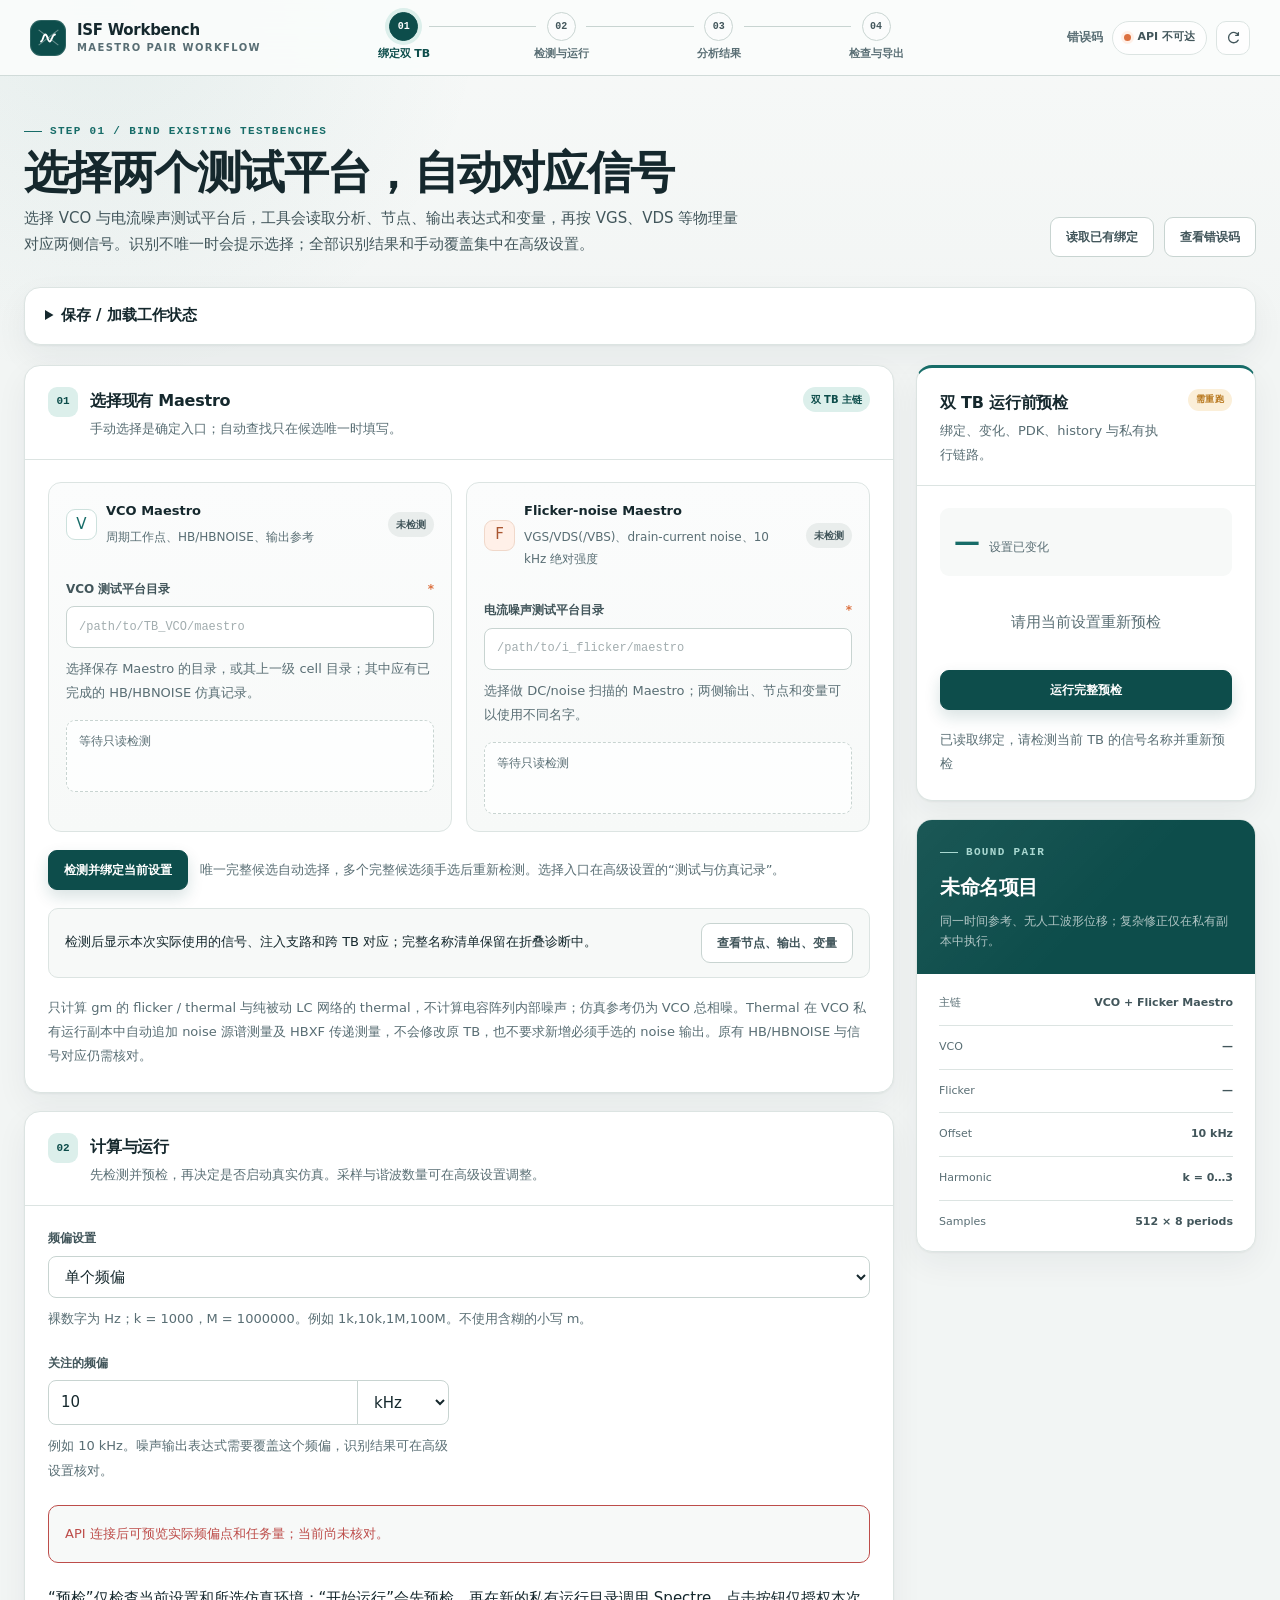
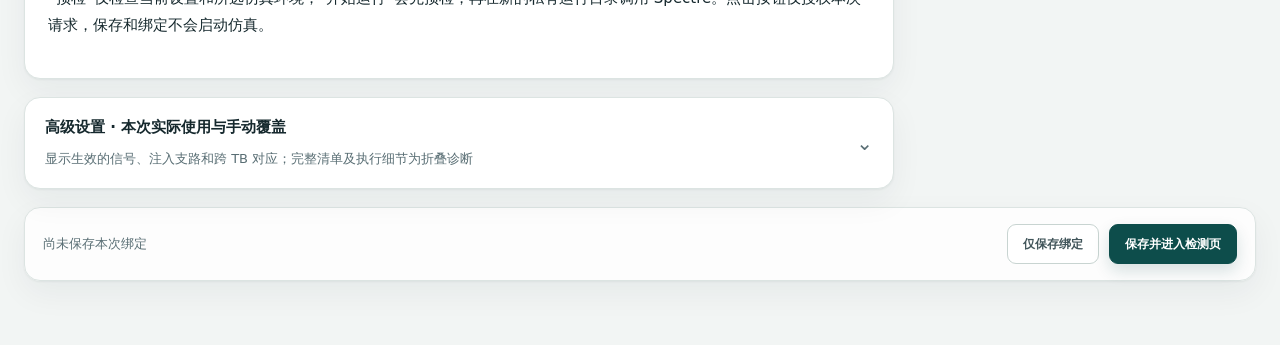
==== isf_tool/ui/index.html @ 87be56bf "VCO ISF Explorer 1.0.0 Co-Authored-By: Claude Sonnet 5.5 <noreply@anthropic.com>" ====
<!doctype html>
<html lang="zh-CN">
<head>
  <meta charset="utf-8">
  <meta name="viewport" content="width=device-width, initial-scale=1">
  <meta name="description" content="VCO 与 flicker-noise Maestro 双 TB 绑定">
  <title>绑定双 TB · ISF Workbench</title>
  <link rel="stylesheet" href="styles.css">
  <script src="app.js" defer></script>
</head>
<body data-page="setup">
  <header class="topbar">
    <a class="brand" href="index.html" aria-label="ISF Workbench 首页">
      <span class="brand-mark" aria-hidden="true"><svg width="20" height="20" viewBox="0 0 20 20" fill="none"><path d="M3 13.5c2.1 0 2.1-7 4.3-7s2.2 7 4.4 7 2.2-7 5.3-7" stroke="currentColor" stroke-width="1.8" stroke-linecap="round"/></svg></span>
      <span class="brand-copy">ISF Workbench<small>Maestro pair workflow</small></span>
    </a>
    <nav class="step-nav" aria-label="分析步骤">
      <ol>
        <li data-nav-page="setup"><a class="step-link" href="index.html"><span class="step-number">01</span><span class="step-label">绑定双 TB</span></a></li>
        <li data-nav-page="discover"><a class="step-link" href="discover.html"><span class="step-number">02</span><span class="step-label">检测与运行</span></a></li>
        <li data-nav-page="results"><a class="step-link" href="results.html"><span class="step-number">03</span><span class="step-label">分析结果</span></a></li>
        <li data-nav-page="inspect"><a class="step-link" href="inspect.html"><span class="step-number">04</span><span class="step-label">检查与导出</span></a></li>
      </ol>
    </nav>
    <div class="topbar-tools">
      <a class="tool-link" href="errors.html">错误码</a>
      <span class="api-badge" id="api-status" data-state="checking"><span class="status-dot"></span><span class="api-label-long">正在检查 API</span><span class="sr-only" id="api-status-detail"></span></span>
      <button class="icon-button" type="button" data-action="refresh-health" aria-label="重新检查 API"><svg width="15" height="15" viewBox="0 0 16 16" fill="none" aria-hidden="true"><path d="M13.2 5.7A5.5 5.5 0 1 0 13 10.8M13.2 2.8v2.9h-2.9" stroke="currentColor" stroke-width="1.4" stroke-linecap="round" stroke-linejoin="round"/></svg></button>
    </div>
  </header>

  <main class="page-shell compact-page">
    <header class="page-heading">
      <div class="page-heading-copy">
        <div class="eyebrow">Step 01 / Bind existing testbenches</div>
        <h1>选择两个测试平台，自动对应信号</h1>
        <p>选择 VCO 与电流噪声测试平台后，工具会读取分析、节点、输出表达式和变量，再按 VGS、VDS 等物理量对应两侧信号。识别不唯一时会提示选择；全部识别结果和手动覆盖集中在高级设置。</p>
      </div>
      <div class="heading-actions">
        <button class="btn" type="button" id="load-config">读取已有绑定</button>
        <a class="btn" href="errors.html">查看错误码</a>
      </div>
    </header>

    <details class="card workspace-state-panel">
      <summary>保存 / 加载工作状态</summary>
      <div class="card-body">
        <div class="workspace-state-controls">
          <label class="field">状态名称<input id="workspace-state-name" maxlength="120" placeholder="例如：Class F · 多频偏"></label>
          <button class="btn" id="workspace-state-save" type="button">保存当前状态</button>
          <label class="field">工作区已保存状态<select id="workspace-state-list"><option value="">选择已保存状态</option></select></label>
          <button class="btn" id="workspace-state-refresh" type="button">刷新列表</button>
          <button class="btn" id="workspace-state-load" type="button">加载所选状态</button>
        </div>
        <p class="caption" id="workspace-state-status" role="status">保存在工作区 states 目录。包含设置、手动对应关系及可核验的结果选择；不保存执行授权，加载后需重新检测绑定，不自动预检或仿真。</p>
      </div>
    </details>

    <form id="config-form" novalidate>
      <input type="hidden" name="sourceMode" value="maestro_pair">
      <input type="hidden" id="main-fingerprint" name="mainFingerprint">
      <input type="hidden" id="main-history-fingerprint" name="mainHistoryFingerprint">
      <input type="hidden" id="replica-fingerprint" name="replicaFingerprint">
      <input type="hidden" id="replica-history-fingerprint" name="replicaHistoryFingerprint">
      <input type="hidden" id="workpoint-csv-path" name="workpointCsvPath">
      <input type="hidden" id="metadata-json-path" name="metadataJsonPath">
      <input type="hidden" id="time-origin-source" name="timeOriginSource" value="shared PSF absolute t=0">

      <div class="setup-layout">
        <div class="content-stack">
          <section class="card pair-card">
            <div class="card-header">
              <div class="card-title"><span class="section-index">01</span><div><h2>选择现有 Maestro</h2><p>手动选择是确定入口；自动查找只在候选唯一时填写。</p></div></div>
              <span class="tag" id="tb-mode-tag">双 TB 主链</span>
            </div>
            <div class="card-body content-stack">
              <datalist id="maestro-candidates"></datalist>
              <div class="tb-grid maestro-pair-grid">
                <article class="tb-card" data-maestro-role="vco">
                  <div class="tb-card-head">
                    <div class="tb-role">
                      <span class="tb-glyph" aria-hidden="true">V</span>
                      <span><strong>VCO Maestro</strong><small>周期工作点、HB/HBNOISE、输出参考</small></span>
                    </div>
                    <span class="tag neutral" id="vco-bind-status">未检测</span>
                  </div>
                  <div class="stack-fields">
                    <div class="field">
                      <label for="main-tb">VCO 测试平台目录 <span class="required">*</span></label>
                      <input class="mono-input" id="main-tb" name="mainTb" type="text" list="maestro-candidates" placeholder="/path/to/TB_VCO/maestro" required autocomplete="off">
                      <small>选择保存 Maestro 的目录，或其上一级 cell 目录；其中应有已完成的 HB/HBNOISE 仿真记录。</small>
                    </div>
                  </div>
                  <div class="tb-detection" id="vco-bind-detail"><span>等待只读检测</span></div>
                </article>

                <article class="tb-card" data-maestro-role="flicker">
                  <div class="tb-card-head">
                    <div class="tb-role">
                      <span class="tb-glyph warm" aria-hidden="true">F</span>
                      <span><strong>Flicker-noise Maestro</strong><small>VGS/VDS(/VBS)、drain-current noise、10 kHz 绝对强度</small></span>
                    </div>
                    <span class="tag neutral" id="flicker-bind-status">未检测</span>
                  </div>
                  <div class="stack-fields">
                    <div class="field">
                      <label for="replica-tb">电流噪声测试平台目录 <span class="required">*</span></label>
                      <input class="mono-input" id="replica-tb" name="replicaTb" type="text" list="maestro-candidates" placeholder="/path/to/i_flicker/maestro" required autocomplete="off">
                      <small>选择做 DC/noise 扫描的 Maestro；两侧输出、节点和变量可以使用不同名字。</small>
                    </div>
                  </div>
                  <div class="tb-detection" id="flicker-bind-detail"><span>等待只读检测</span></div>
                </article>
              </div>

              <div class="pair-actions">
                <button class="btn primary" id="inspect-maestro-pair" type="button">检测并绑定当前设置</button>
                <span class="caption">唯一完整候选自动选择，多个完整候选须手选后重新检测。选择入口在高级设置的“测试与仿真记录”。</span>
              </div>
              <div class="mapping-readiness" role="status"><span id="mapping-readiness">检测后列出节点 net、Maestro 输出 Output 和设计变量；VGS / VDS / VBS 只是其中的跨 TB 对应关系。</span><button class="btn" id="open-signal-settings" type="button">查看节点、输出、变量</button></div>
              <p class="caption" id="mapping-change-notice" role="status" hidden></p>
              <p class="caption">只计算 gm 的 flicker / thermal 与纯被动 LC 网络的 thermal，不计算电容阵列内部噪声；仿真参考仍为 VCO 总相噪。Thermal 在 VCO 私有运行副本中自动追加 noise 源谱测量及 HBXF 传递测量，不会修改原 TB，也不要求新增必须手选的 noise 输出。原有 HB/HBNOISE 与信号对应仍需核对。</p>

              <div class="pair-issues" id="maestro-pair-issues" hidden>
                <div class="empty-state compact">尚无检测结果</div>
              </div>
            </div>
          </section>

          <section class="card">
            <div class="card-header">
              <div class="card-title"><span class="section-index">02</span><div><h2>计算与运行</h2><p>先检测并预检，再决定是否启动真实仿真。采样与谐波数量可在高级设置调整。</p></div></div>
            </div>
            <div class="card-body">
              <div class="form-grid">
                <div class="field full">
                  <label for="offset-mode">频偏设置</label>
                  <select id="offset-mode" name="offsetMode"><option value="single">单个频偏</option><option value="list">多个单点</option><option value="linear">线性范围</option><option value="log">对数范围</option></select>
                  <small>裸数字为 Hz；k = 1000，M = 1000000。例如 1k,10k,1M,100M。不使用含糊的小写 m。</small>
                </div>
                <div class="field" data-offset-modes="single">
                  <label for="offset-value">关注的频偏</label>
                  <div class="input-group"><input id="offset-value" name="offsetValue" type="number" min="0" step="0.1" value="10" required><select id="offset-unit" name="offsetUnit"><option value="Hz">Hz</option><option value="kHz" selected>kHz</option><option value="MHz">MHz</option></select></div>
                  <small>例如 10 kHz。噪声输出表达式需要覆盖这个频偏，识别结果可在高级设置核对。</small>
                </div>
                <div class="field full" data-offset-modes="list" hidden><label for="offset-values">频偏列表</label><input id="offset-values" name="offsetValues" value="1k,10k,1M,100M" placeholder="1k,10k,1M,100M"><small>用逗号或空格分隔；后端按 Hz 排序、去重。</small></div>
                <div class="field" data-offset-modes="linear log" hidden><label for="offset-start">起始频偏</label><input id="offset-start" name="offsetStart" value="1k" placeholder="1k"></div>
                <div class="field" data-offset-modes="linear log" hidden><label for="offset-stop">终止频偏（包含）</label><input id="offset-stop" name="offsetStop" value="100M" placeholder="100M"></div>
                <div class="field full" data-offset-modes="linear" hidden>
                  <label for="offset-spacing">线性间隔方式</label><select id="offset-spacing" name="offsetSpacing"><option value="intervals">间隔数 · N 个间隔产生 N+1 点</option><option value="step">步长 · 不整除时追加终点</option></select>
                  <div class="field" data-offset-spacing="intervals"><label for="offset-intervals">间隔数 N</label><input id="offset-intervals" name="offsetIntervals" type="number" min="1" max="255" step="1" value="5"></div>
                  <div class="field" data-offset-spacing="step" hidden><label for="offset-step">频偏步长</label><input id="offset-step" name="offsetStep" value="1k" placeholder="1k"></div>
                </div>
                <div class="field full" data-offset-modes="log" hidden><label for="offset-per-decade">每 decade 点数</label><input id="offset-per-decade" name="offsetPerDecade" type="number" min="1" max="256" step="1" value="1"><small>1k → 100M，每 decade 1 点：1k、10k、100k、1M、10M、100M，共 6 点；非整 decade 也包含终点。</small></div>
                <div class="field full offset-preview" id="offset-preview" role="status" aria-live="polite">连接后端后预览实际 Hz 点表与总任务量。</div>
                <p class="field full execution-help">“预检”仅检查当前设置和所选仿真环境；“开始运行”会先预检，再在新的私有运行目录调用 Spectre。点击按钮仅授权本次请求，保存和绑定不会启动仿真。</p>
              </div>
            </div>
          </section>

          <details class="card advanced-settings" id="signal-settings">
            <summary><span><strong>高级设置 · 本次实际使用与手动覆盖</strong><small>显示生效的信号、注入支路和跨 TB 对应；完整清单及执行细节为折叠诊断</small></span><span class="details-caret">⌄</span></summary>
            <div class="card-body content-stack">
              <details class="nested-details catalog-diagnostics"><summary>完整名称清单 · 候选库与诊断</summary><div class="nested-body">
              <div class="subsection-title" id="signal-catalog-overview" tabindex="-1">全部识别名称 · 节点 / Maestro 输出 / 设计变量</div>
              <p class="caption">下列清单不局限于 VGS、VDS、VBS。节点来自当前仿真网表以及 Maestro 中的分析和输出引用，输出保留原始名字与表达式，设计变量保留 Maestro 名称。不会改动 schematic 或 Maestro 原文件；本次使用哪个名称，在后面的“信号用途与覆盖”中选择。</p>
              <details class="nested-details signal-catalog-section" id="vco-catalog-section" open><summary>VCO 全部识别名称 <span id="vco-catalog-summary">检测后显示分类数量</span></summary><div class="nested-body"><div class="catalog-filters"><div class="field"><label for="vco-signal-kind">名称类型</label><select id="vco-signal-kind" data-catalog-kind="vco"><option value="">全部类型</option><option value="net">节点 net</option><option value="output">Maestro 输出 Output</option><option value="variable">Maestro 设计变量</option><option value="parameter">网表参数</option><option value="device">器件</option><option value="analysis">仿真分析</option><option value="save">保存信号</option></select></div><div class="field"><label for="vco-signal-filter">筛选名称、表达式或来源</label><input id="vco-signal-filter" data-catalog-filter="vco" type="search" placeholder="例如 VOUT_P、HB_TIME_VGS 或 PN 表达式"></div></div><div id="vco-signal-catalog"></div></div></details>
              <details class="nested-details signal-catalog-section" id="flicker-catalog-section" open><summary>电流噪声 TB 全部识别名称 <span id="flicker-catalog-summary">检测后显示分类数量</span></summary><div class="nested-body"><div class="catalog-filters"><div class="field"><label for="flicker-signal-kind">名称类型</label><select id="flicker-signal-kind" data-catalog-kind="flicker"><option value="">全部类型</option><option value="net">节点 net</option><option value="output">Maestro 输出 Output</option><option value="variable">Maestro 设计变量</option><option value="parameter">网表参数</option><option value="device">器件</option><option value="analysis">仿真分析</option><option value="save">保存信号</option></select></div><div class="field"><label for="flicker-signal-filter">筛选名称、表达式或来源</label><input id="flicker-signal-filter" data-catalog-filter="flicker" type="search" placeholder="例如 i_out、noise、VDS 或 VGS"></div></div><div id="flicker-signal-catalog"></div></div></details>

              </div></details>
              <div class="subsection-title">测试与仿真记录</div>
              <p class="caption">Test 是 Maestro 中的测试名称；history 是一次已有仿真记录。只有唯一完整候选才会自动选择，多项时请明确选择后重新检测。</p>
              <div class="form-grid">
                <div class="field"><label for="main-test">VCO Test <span class="field-note">唯一候选时自动</span></label><input class="mono-input" id="main-test" name="mainTest" type="text" list="vco-test-candidates" placeholder="留空自动选择" autocomplete="off"><datalist id="vco-test-candidates"></datalist></div>
                <div class="field"><label for="replica-test">Flicker Test <span class="field-note">唯一候选时自动</span></label><input class="mono-input" id="replica-test" name="replicaTest" type="text" list="flicker-test-candidates" placeholder="留空自动选择" autocomplete="off"><datalist id="flicker-test-candidates"></datalist></div>
                <div class="field"><label for="main-history">VCO History / RDB</label><select class="mono-input history-select" id="main-history" name="mainHistory" aria-describedby="vco-bind-detail"><option value="">先检测可用 history</option></select></div>
                <div class="field"><label for="replica-history">Flicker History / RDB</label><select class="mono-input history-select" id="replica-history" name="replicaHistory" aria-describedby="flicker-bind-detail"><option value="">先检测可用 history</option></select></div>
              </div>

              <div class="subsection-title">两个测试平台如何对应</div>
              <p class="caption">每行是一项计算用途，可直接选择同类全部候选或输入任意实际名称；名字无需包含 VGS/VDS 等关键词。输入即时保留，点击“应用全部并验证”检查实际消费。来源会区分 Maestro 命名输出、器件端口求差和缺项。</p>
              <div id="cross-tb-mapping"></div>
              <div class="subsection-title">VCO → 噪声 TB 波形传递检查</div>
              <div id="waveform-exchange" aria-live="polite"></div>

              <div class="subsection-title" id="actual-used-mappings" tabindex="-1">VCO 本次实际使用的信号</div>
              <div id="vco-mapping-fields"></div>

              <div class="subsection-title">电流噪声 TB 本次实际使用的信号</div>
              <div id="flicker-mapping-fields"></div>

              <div class="subsection-title" id="portable-execution-heading" tabindex="-1">自动生成的仿真执行设置</div>
              <p class="caption" id="portable-execution-status">检测后显示器件端口、模型、探针和结果提取名称；无需手工编写配置文件。</p>
              <div id="portable-execution-errors" role="status"></div>
              <div id="portable-execution-fields"></div>
              <button class="btn" type="button" id="reinspect-signal-mapping">应用全部并验证</button>

              <details class="nested-details"><summary>专家文件导入与旧版器件设置</summary><div class="form-grid nested-body">
                <div class="field full"><label for="engine-config-path">使用已有执行配置文件 <span class="field-note">可选，专家模式</span></label><input class="mono-input" id="engine-config-path" name="engineConfigPath" type="text" placeholder="留空根据当前两个 TB 自动生成"><small>仅兼容已有 engine JSON。填写后优先使用该文件的执行设置；清空即恢复自动。普通使用无需理解 engine 或 profile。</small></div>
                <div class="field"><label for="main-device">旧版 VCO 器件覆盖</label><input class="mono-input" id="main-device" name="mainDevice" type="text" placeholder="建议在上方信号映射中选择"><small>仅兼容旧绑定；新配置请使用上方目标器件选项。</small></div>
                <div class="field"><label for="replica-device">旧版 Flicker 器件覆盖</label><input class="mono-input" id="replica-device" name="replicaDevice" type="text" placeholder="建议在上方信号映射中选择"></div>
              </div></details>

              <div class="subsection-title">环境覆盖</div>
              <p class="caption">工具路径和 PDK 从本机与当前 TB 自动识别；只有需要覆盖检测结果时才填写。</p>
              <div class="form-grid">
                <div class="field"><label for="pdk-name">PDK 名称</label><input id="pdk-name" name="pdkName" type="text" placeholder="由两个 Maestro model 自动识别"></div>
                <div class="field"><label for="pdk-root">PDK 根目录</label><input class="mono-input" id="pdk-root" name="pdkRoot" type="text" placeholder="仅自动识别失败时填写"></div>
                <div class="field full"><label for="spectre-executable">Spectre 可执行文件</label><input class="mono-input" id="spectre-executable" name="spectreExecutable" type="text" placeholder="默认从当前 Cadence 环境识别"></div>
                <div class="field full"><label for="analysis-python">数值提取 Python</label><input class="mono-input" id="analysis-python" name="analysisPython" type="text" placeholder="自动选择 Python 3.11+ 且带 NumPy 的环境"></div>
                <div class="field"><label for="adapter-mode">运行适配器</label><select id="adapter-mode" name="adapterMode"><option value="bundled" selected>Bundled · 轻量本地</option><option value="custom">Custom local wrapper</option><option value="protocol">Cluster JSON protocol</option></select></div>
                <div class="field"><label for="timeout-seconds">阶段超时 (s)</label><input id="timeout-seconds" name="timeoutSeconds" type="number" min="1" max="86400" value="7200"></div>
                <div class="field full"><label class="check-control" for="allow-degraded"><input id="allow-degraded" name="allowDegraded" type="checkbox"> 非 signoff 时允许显式使用旧结果 replay</label></div>
              </div>

              <div class="subsection-title">采样与私有路径</div>
              <div class="form-grid">
                <div class="field"><label for="harmonics">最大谐波</label><input id="harmonics" name="harmonics" type="number" min="1" max="12" step="1" value="3" required></div>
                <div class="field"><label for="phase-samples">相位采样点</label><select id="phase-samples" name="phaseSamples"><option>256</option><option selected>512</option><option>1024</option><option>2048</option></select></div>
                <div class="field"><label for="period-count">累计周期</label><input id="period-count" name="periodCount" type="number" min="1" max="64" value="8"></div>
                <div class="field"><label for="run-root">私有运行目录</label><input class="mono-input" id="run-root" name="runRoot" type="text" placeholder="留空按 job ID 创建"></div>
                <div class="field"><label for="auto-bundle-path">Canonical 输出目录</label><input class="mono-input" id="auto-bundle-path" name="autoBundlePath" type="text" placeholder="留空按 job ID 创建"></div>
              </div>

              <details class="nested-details"><summary>项目名称与自动查找</summary><div class="form-grid nested-body">
                <div class="field"><label for="project-name">项目名称 <span class="field-note">可选</span></label><input id="project-name" name="projectName" type="text" placeholder="本次分析的名称" autocomplete="off"></div>
                <div class="field"><label for="project-root">Maestro 搜索根目录 <span class="field-note">可选</span></label><div class="inline-field"><input class="mono-input" id="project-root" name="projectRoot" type="text" placeholder="/path/to/oa-library-root" autocomplete="off"><button class="btn" id="find-maestro-pair" type="button">查找</button></div></div>
              </div></details>

              <details class="nested-details">
                <summary>旧结果回放（非主链）</summary>
                <div class="form-grid nested-body">
                  <div class="field full"><label for="bundle-path">Canonical bundle</label><input class="mono-input" id="bundle-path" name="bundlePath" type="text" placeholder="/path/to/canonical_bundle"></div>
                  <div class="field"><label for="vco-csv-path">VCO CSV</label><input class="mono-input" id="vco-csv-path" name="vcoCsvPath" type="text" placeholder="/path/to/vco_results.csv"></div>
                  <div class="field"><label for="replica-csv-path">Replica CSV</label><input class="mono-input" id="replica-csv-path" name="replicaCsvPath" type="text" placeholder="/path/to/replica_results.csv"></div>
                  <div class="field full"><button class="btn" id="import-data" type="button">导入为 replay / non-signoff</button></div>
                </div>
              </details>

              <details class="nested-details">
                <summary>阶段命令覆盖</summary>
                <div class="form-grid nested-body">
                  <div class="field full"><label for="vco-command">VCO 命令</label><input class="mono-input" id="vco-command" name="vcoCommand" type="text" placeholder="留空使用 bundled runner"></div>
                  <div class="field full"><label for="exchange-command">工作点传递命令</label><input class="mono-input" id="exchange-command" name="exchangeCommand" type="text" placeholder="自动生成"></div>
                  <div class="field full"><label for="replica-command">Replica 命令</label><input class="mono-input" id="replica-command" name="replicaCommand" type="text" placeholder="自动生成"></div>
                  <div class="field full"><label for="extract-command">提取命令</label><input class="mono-input" id="extract-command" name="extractCommand" type="text" placeholder="自动生成"></div>
                </div>
              </details>

              <input type="hidden" name="mainPattern" value="">
              <input type="hidden" name="replicaPattern" value="">
            </div>
          </details>
        </div>

        <aside class="side-stack sticky-stack" aria-label="预检与摘要">
          <section class="card preflight-card">
            <div class="card-header"><div><h3>双 TB 运行前预检</h3><p>绑定、变化、PDK、history 与私有执行链路。</p></div><span class="status-pill" id="preflight-status">未运行</span></div>
            <div class="card-body content-stack">
              <div class="preflight-score" id="preflight-summary"><strong>—</strong><span>等待检查</span></div>
              <div class="preflight-checks" id="preflight-checks"><div class="empty-state compact">先检测并绑定两个 Maestro</div></div>
              <button class="btn primary" type="button" id="run-preflight">运行完整预检</button>
              <div class="caption" id="preflight-required">需先选择两个 Maestro</div>
            </div>
          </section>

          <section class="card">
            <div class="summary-hero"><div class="eyebrow">Bound pair</div><h3 id="summary-project">未命名项目</h3><p>同一时间参考、无人工波形位移；复杂修正仅在私有副本中执行。</p></div>
            <dl class="summary-list">
              <div class="summary-row"><dt>主链</dt><dd id="summary-mode">双 Maestro</dd></div>
              <div class="summary-row"><dt>VCO</dt><dd id="summary-main">待选择</dd></div>
              <div class="summary-row"><dt>Flicker</dt><dd id="summary-replica">待选择</dd></div>
              <div class="summary-row"><dt>Offset</dt><dd id="summary-offset">10 kHz</dd></div>
              <div class="summary-row"><dt>Harmonic</dt><dd id="summary-harmonics">k = 0…3</dd></div>
              <div class="summary-row"><dt>Samples</dt><dd id="summary-samples">512 × 8 periods</dd></div>
            </dl>
          </section>
        </aside>
      </div>

      <div class="setup-actions">
        <span class="caption" id="save-state">尚未保存本次绑定</span>
        <div class="button-row">
          <button class="btn" type="button" id="save-config">仅保存绑定</button>
          <button class="btn primary" type="submit">保存并进入检测页</button>
        </div>
      </div>
    </form>
  </main>
  <div class="toast-stack" id="toast-stack" aria-live="polite" aria-atomic="true"></div>
</body>
</html>
---- isf_tool/ui/styles.css ----
:root {
  color-scheme: light;
  --canvas: #f2f5f4;
  --canvas-deep: #e7ecea;
  --surface: #ffffff;
  --surface-soft: #f7f9f8;
  --surface-tint: #edf5f3;
  --ink: #15282d;
  --ink-soft: #42565b;
  --muted: #596e74;
  --line: #dce4e2;
  --line-strong: #c8d4d1;
  --teal: #176c68;
  --teal-dark: #0d4d4b;
  --teal-soft: #dcefeb;
  --orange: #dc7140;
  --orange-soft: #fff0e8;
  --blue: #3d6f91;
  --purple: #7660a5;
  --green: #25825d;
  --green-soft: #e1f3e9;
  --red: #bd4d4a;
  --red-soft: #fbe7e5;
  --amber: #b97a21;
  --amber-soft: #fbefd9;
  --shadow: 0 1px 2px rgba(19, 44, 48, 0.05), 0 12px 32px rgba(19, 44, 48, 0.055);
  --radius-xl: 22px;
  --radius-lg: 16px;
  --radius-md: 11px;
  --radius-sm: 8px;
  --mono: "SFMono-Regular", Consolas, "Liberation Mono", Menlo, monospace;
  --sans: "WenQuanYi Micro Hei", "Noto Sans CJK SC", "Source Han Sans SC", "Microsoft YaHei", "PingFang SC", "DejaVu Sans", ui-sans-serif, sans-serif;
}

* {
  box-sizing: border-box;
}

html {
  min-width: 320px;
  scroll-behavior: smooth;
  overflow-y: auto;
}

.workspace-state-panel { margin-bottom: 20px; }
.workspace-state-panel > summary { padding: 15px 20px; cursor: pointer; font-weight: 650; }
.workspace-state-controls { display: flex; flex-wrap: wrap; align-items: end; gap: 12px; }
.workspace-state-controls .field { flex: 1 1 240px; min-width: 0; }
.workspace-state-controls input, .workspace-state-controls select { width: 100%; }
.history-source-details { flex-basis: 100%; max-height: 260px; overflow: auto; }
.history-source-details > span { display: block; overflow-wrap: anywhere; }

body {
  min-height: 100vh;
  height: auto;
  overflow: visible;
  margin: 0;
  color: var(--ink);
  background:
    radial-gradient(circle at 8% 0%, rgba(23, 108, 104, 0.075), transparent 24rem),
    linear-gradient(180deg, #f7f9f8 0, var(--canvas) 21rem);
  font-family: var(--sans);
  font-size: 15px;
  font-weight: 500;
  line-height: 1.7;
}

button,
input,
select,
textarea {
  font: inherit;
}

button,
a {
  -webkit-tap-highlight-color: transparent;
}

a {
  color: inherit;
  text-decoration: none;
}

button {
  color: inherit;
}

svg {
  display: block;
}

.sr-only {
  position: absolute;
  width: 1px;
  height: 1px;
  padding: 0;
  margin: -1px;
  overflow: hidden;
  clip: rect(0, 0, 0, 0);
  white-space: nowrap;
  border: 0;
}

.topbar {
  position: sticky;
  z-index: 50;
  top: 0;
  display: grid;
  grid-template-columns: minmax(210px, 0.75fr) minmax(520px, 1.6fr) minmax(210px, 0.75fr);
  align-items: center;
  min-height: 76px;
  padding: 0 30px;
  border-bottom: 1px solid rgba(200, 212, 209, 0.82);
  background: rgba(250, 252, 251, 0.92);
  backdrop-filter: blur(18px);
}

.brand {
  display: inline-flex;
  align-items: center;
  gap: 11px;
  width: max-content;
  font-weight: 760;
  letter-spacing: -0.02em;
}

.brand-mark {
  position: relative;
  display: grid;
  place-items: center;
  width: 36px;
  height: 36px;
  overflow: hidden;
  border-radius: 11px;
  color: white;
  background: var(--teal-dark);
  box-shadow: inset 0 0 0 1px rgba(255, 255, 255, 0.13);
}

.brand-mark::before,
.brand-mark::after {
  position: absolute;
  width: 25px;
  height: 1px;
  content: "";
  background: rgba(255, 255, 255, 0.38);
  transform: rotate(-38deg);
}

.brand-mark::after {
  transform: rotate(38deg);
}

.brand-mark svg {
  position: relative;
  z-index: 1;
}

.brand-copy {
  display: flex;
  flex-direction: column;
  line-height: 1.12;
}

.brand-copy small {
  margin-top: 3px;
  color: var(--muted);
  font-size: 10px;
  font-weight: 700;
  letter-spacing: 0.14em;
  text-transform: uppercase;
}

.step-nav {
  display: flex;
  justify-content: center;
  min-width: 0;
}

.step-nav ol {
  display: flex;
  align-items: center;
  width: min(100%, 680px);
  padding: 0;
  margin: 0;
  list-style: none;
}

.step-nav li {
  position: relative;
  flex: 1 1 0;
  min-width: 0;
}

.step-nav li:not(:last-child)::after {
  position: absolute;
  z-index: 0;
  top: 14px;
  right: calc(-50% + 25px);
  left: calc(50% + 25px);
  height: 1px;
  content: "";
  background: var(--line-strong);
}

.step-nav li.is-complete:not(:last-child)::after {
  background: rgba(23, 108, 104, 0.58);
}

.step-link {
  position: relative;
  z-index: 1;
  display: flex;
  flex-direction: column;
  align-items: center;
  gap: 4px;
  min-width: 0;
  color: var(--muted);
  font-size: 11px;
  font-weight: 670;
  white-space: nowrap;
}

.step-number {
  display: grid;
  place-items: center;
  width: 29px;
  height: 29px;
  border: 1px solid var(--line-strong);
  border-radius: 50%;
  color: var(--ink-soft);
  background: #fbfcfc;
  font-family: var(--mono);
  font-size: 10px;
  transition: 160ms ease;
}

.step-link:hover .step-number {
  border-color: var(--teal);
  color: var(--teal);
}

.step-nav li.is-active .step-link {
  color: var(--teal-dark);
}

.step-nav li.is-active .step-number {
  border-color: var(--teal-dark);
  color: white;
  background: var(--teal-dark);
  box-shadow: 0 0 0 4px var(--teal-soft);
}

.step-nav li.is-complete .step-number {
  border-color: var(--teal);
  color: var(--teal);
  background: #fff;
}

.topbar-tools {
  display: flex;
  justify-content: flex-end;
  align-items: center;
  gap: 9px;
}

.api-badge,
.run-chip,
.status-pill,
.tag,
.file-type {
  display: inline-flex;
  align-items: center;
  gap: 7px;
  width: max-content;
  border-radius: 999px;
  font-weight: 680;
  white-space: nowrap;
}

.api-badge {
  min-height: 34px;
  padding: 6px 11px;
  border: 1px solid var(--line);
  color: var(--ink-soft);
  background: rgba(255, 255, 255, 0.76);
  font-size: 11px;
}

.status-dot {
  width: 7px;
  height: 7px;
  border-radius: 50%;
  background: var(--amber);
  box-shadow: 0 0 0 3px var(--amber-soft);
}

.api-badge[data-state="online"] .status-dot {
  background: var(--green);
  box-shadow: 0 0 0 3px var(--green-soft);
}

.api-badge[data-state="offline"] .status-dot,
.api-badge[data-state="demo"] .status-dot {
  background: var(--orange);
  box-shadow: 0 0 0 3px var(--orange-soft);
}

.icon-button {
  display: grid;
  place-items: center;
  width: 34px;
  height: 34px;
  padding: 0;
  border: 1px solid var(--line);
  border-radius: 10px;
  color: var(--ink-soft);
  background: rgba(255, 255, 255, 0.8);
  cursor: pointer;
}

.icon-button:hover {
  border-color: var(--line-strong);
  color: var(--teal-dark);
  background: white;
}

.page-shell {
  width: min(1460px, calc(100% - 48px));
  padding: 46px 0 64px;
  margin: 0 auto;
}

.page-heading {
  display: flex;
  align-items: flex-end;
  justify-content: space-between;
  gap: 28px;
  margin-bottom: 30px;
}

.page-heading-copy {
  max-width: 770px;
}

.eyebrow {
  display: flex;
  align-items: center;
  gap: 8px;
  margin: 0 0 8px;
  color: var(--teal);
  font-family: var(--mono);
  font-size: 11px;
  font-weight: 700;
  letter-spacing: 0.12em;
  text-transform: uppercase;
}

.eyebrow::before {
  width: 18px;
  height: 1px;
  content: "";
  background: currentColor;
}

h1,
h2,
h3,
p {
  margin-top: 0;
}

h1 {
  margin-bottom: 9px;
  font-size: clamp(30px, 4vw, 45px);
  font-weight: 740;
  line-height: 1.08;
  letter-spacing: -0.038em;
}

.page-heading p {
  max-width: 720px;
  margin-bottom: 0;
  color: var(--ink-soft);
  font-size: 15px;
}

.heading-actions,
.button-row,
.card-actions,
.inline-actions {
  display: flex;
  align-items: center;
  gap: 10px;
  flex-wrap: wrap;
}

.content-grid {
  display: grid;
  grid-template-columns: minmax(0, 1fr) 336px;
  gap: 22px;
  align-items: start;
}

.content-stack,
.side-stack,
.result-stack {
  display: grid;
  gap: 18px;
  min-width: 0;
}

.sticky-stack {
  position: sticky;
  top: 96px;
}

.card {
  min-width: 0;
  overflow: hidden;
  border: 1px solid var(--line);
  border-radius: var(--radius-lg);
  background: var(--surface);
  box-shadow: var(--shadow);
}

.card-header {
  display: flex;
  align-items: flex-start;
  justify-content: space-between;
  gap: 18px;
  padding: 21px 23px 18px;
  border-bottom: 1px solid var(--line);
}

.card-title {
  display: flex;
  align-items: flex-start;
  gap: 12px;
  min-width: 0;
}

.section-index {
  display: grid;
  place-items: center;
  flex: 0 0 auto;
  width: 30px;
  height: 30px;
  border-radius: 9px;
  color: var(--teal-dark);
  background: var(--teal-soft);
  font-family: var(--mono);
  font-size: 11px;
  font-weight: 750;
}

.card-header h2,
.card-header h3,
.panel-title {
  margin-bottom: 3px;
  font-size: 16px;
  font-weight: 720;
  letter-spacing: -0.015em;
}

.card-header p,
.helper,
.caption {
  margin-bottom: 0;
  color: var(--muted);
  font-size: 13px;
  line-height: 1.85;
  overflow-wrap: anywhere;
}

.card-body {
  padding: 22px 23px 24px;
}

.card-body.flush {
  padding: 0;
}

.card-footer {
  display: flex;
  align-items: center;
  justify-content: space-between;
  gap: 14px;
  padding: 16px 23px;
  border-top: 1px solid var(--line);
  background: var(--surface-soft);
}

.mode-picker {
  display: grid;
  grid-template-columns: repeat(2, minmax(0, 1fr));
  gap: 12px;
}

.mode-option {
  position: relative;
  min-width: 0;
}

.mode-option input {
  position: absolute;
  opacity: 0;
  pointer-events: none;
}

.mode-option label {
  display: flex;
  align-items: flex-start;
  gap: 13px;
  min-height: 100%;
  padding: 16px;
  border: 1px solid var(--line);
  border-radius: 13px;
  background: var(--surface-soft);
  cursor: pointer;
  transition: border-color 150ms ease, background 150ms ease, box-shadow 150ms ease;
}

.mode-option label:hover {
  border-color: var(--line-strong);
  background: white;
}

.mode-option input:checked + label {
  border-color: rgba(23, 108, 104, 0.7);
  background: var(--surface-tint);
  box-shadow: inset 0 0 0 1px rgba(23, 108, 104, 0.12);
}

.radio-mark {
  display: grid;
  place-items: center;
  flex: 0 0 auto;
  width: 20px;
  height: 20px;
  margin-top: 1px;
  border: 1px solid var(--line-strong);
  border-radius: 50%;
  background: white;
}

.radio-mark::after {
  width: 8px;
  height: 8px;
  border-radius: 50%;
  content: "";
  background: transparent;
}

.mode-option input:checked + label .radio-mark {
  border-color: var(--teal);
}

.mode-option input:checked + label .radio-mark::after {
  background: var(--teal);
}

.mode-copy strong {
  display: block;
  margin-bottom: 3px;
  font-size: 13px;
}

.mode-copy span {
  display: block;
  color: var(--muted);
  font-size: 11px;
  line-height: 1.45;
}

.form-grid {
  display: grid;
  grid-template-columns: repeat(2, minmax(0, 1fr));
  gap: 22px 20px;
}

.form-grid.three {
  grid-template-columns: repeat(3, minmax(0, 1fr));
}

.field {
  min-width: 0;
}

.field > small {
  display: block;
  margin-top: 9px;
  color: var(--muted);
  font-size: 13px;
  line-height: 1.85;
  overflow-wrap: anywhere;
}

.field.full {
  grid-column: 1 / -1;
}

.field label,
.field-label {
  display: flex;
  align-items: center;
  justify-content: space-between;
  gap: 8px;
  margin-bottom: 7px;
  color: var(--ink-soft);
  font-size: 12px;
  font-weight: 670;
}

.required {
  color: var(--orange);
}

.field-note {
  color: var(--muted);
  font-size: 10px;
  font-weight: 500;
}

.check-control {
  min-height: 42px;
  display: flex !important;
  align-items: center;
  gap: 9px;
  padding: 9px 11px;
  border: 1px solid var(--line);
  border-radius: 8px;
  background: var(--surface-soft);
  font-weight: 500 !important;
  color: var(--ink-soft) !important;
}

.check-control input[type="checkbox"] {
  width: 16px;
  height: 16px;
  accent-color: var(--teal);
  flex: 0 0 auto;
}

input[type="text"],
input[type="number"],
input[type="search"],
select,
textarea {
  width: 100%;
  min-height: 42px;
  padding: 9px 12px;
  border: 1px solid var(--line-strong);
  border-radius: var(--radius-sm);
  outline: none;
  color: var(--ink);
  background: white;
  transition: border-color 150ms ease, box-shadow 150ms ease;
}

textarea {
  min-height: 78px;
  resize: vertical;
}

input::placeholder,
textarea::placeholder {
  color: #a2adaf;
}

input:focus,
select:focus,
textarea:focus {
  border-color: var(--teal);
  box-shadow: 0 0 0 3px rgba(23, 108, 104, 0.1);
}

input:disabled,
select:disabled,
textarea:disabled {
  color: var(--muted);
  background: #f1f4f3;
  cursor: not-allowed;
}

.input-group {
  display: flex;
  min-width: 0;
}

.input-group > :first-child {
  min-width: 0;
  border-radius: var(--radius-sm) 0 0 var(--radius-sm);
}

.input-group > :last-child {
  width: auto;
  min-width: 92px;
  margin-left: -1px;
  border-radius: 0 var(--radius-sm) var(--radius-sm) 0;
}

.mono-input,
code,
pre,
.mono {
  font-family: var(--mono);
}

.mono-input {
  font-size: 12px;
}

.history-select {
  font-size: 10px;
}

.tb-grid {
  display: grid;
  grid-template-columns: repeat(2, minmax(0, 1fr));
  gap: 14px;
}

.tb-card {
  min-width: 0;
  padding: 17px;
  border: 1px solid var(--line);
  border-radius: 13px;
  background: var(--surface-soft);
}

.tb-card-head {
  display: flex;
  align-items: center;
  justify-content: space-between;
  gap: 12px;
  margin-bottom: 15px;
}

.tb-role {
  display: flex;
  align-items: center;
  gap: 9px;
  min-width: 0;
}

.tb-glyph {
  display: grid;
  place-items: center;
  flex: 0 0 auto;
  width: 31px;
  height: 31px;
  border: 1px solid #cde1dd;
  border-radius: 9px;
  color: var(--teal);
  background: white;
}

.tb-glyph.warm {
  border-color: #f0d8ca;
  color: #a95631;
  background: var(--orange-soft);
}

.tb-role strong {
  display: block;
  font-size: 13px;
}

.tb-role small {
  display: block;
  color: var(--muted);
  margin-top: 5px;
  font-size: 12px;
  line-height: 1.8;
}

.tag {
  min-height: 24px;
  padding: 4px 8px;
  color: var(--teal-dark);
  background: var(--teal-soft);
  font-size: 10px;
}

.tag.neutral {
  color: var(--ink-soft);
  background: #e9edec;
}

.tag.orange {
  color: #974b29;
  background: var(--orange-soft);
}

.stack-fields {
  display: grid;
  gap: 13px;
}

.inline-field {
  display: grid;
  grid-template-columns: minmax(0, 1fr) auto;
  gap: 8px;
}

.maestro-pair-grid .tb-card {
  display: grid;
  align-content: start;
  gap: 15px;
  background: linear-gradient(180deg, #fbfcfc, var(--surface-soft));
}

.tb-detection {
  min-height: 72px;
  padding: 11px 12px;
  border: 1px dashed var(--line-strong);
  border-radius: 9px;
  color: var(--muted);
  background: rgba(255, 255, 255, 0.72);
  font-family: var(--mono);
  font-size: 12px;
  line-height: 1.8;
}

.tb-detection strong,
.tb-detection span {
  display: block;
  overflow-wrap: anywhere;
}

.tb-detection strong {
  margin-bottom: 3px;
  color: var(--ink-soft);
  font-family: var(--sans);
  font-size: 11px;
}

.pair-actions {
  display: flex;
  align-items: center;
  gap: 12px;
  flex-wrap: wrap;
}

.pair-actions .caption {
  flex: 1 1 320px;
}

.pair-issues {
  display: grid;
  gap: 8px;
  padding: 12px;
  border: 1px solid var(--line);
  border-radius: 12px;
  background: var(--surface-soft);
}

.pair-issues[hidden] {
  display: none;
}

.pair-issue {
  display: grid;
  grid-template-columns: auto minmax(0, 1fr) auto;
  align-items: start;
  gap: 10px;
  padding: 10px 11px;
  border: 1px solid var(--line);
  border-radius: 9px;
  background: white;
}

.pair-issue > i {
  width: 8px;
  height: 8px;
  margin-top: 5px;
  border-radius: 50%;
  background: var(--blue);
}

.pair-issue.warning > i {
  background: var(--amber);
}

.pair-issue.error > i {
  background: var(--red);
}

.pair-issue strong,
.pair-issue small {
  display: block;
}

.pair-issue strong {
  color: var(--ink-soft);
  font-size: 13px;
}

.pair-issue small {
  margin-top: 6px;
  color: var(--muted);
  font-size: 12px;
  line-height: 1.8;
  overflow-wrap: anywhere;
}

.pair-issue a {
  color: var(--teal);
  font-family: var(--mono);
  font-size: 9px;
  font-weight: 700;
}

.nested-details {
  overflow: hidden;
  border: 1px solid var(--line);
  border-radius: 11px;
  background: var(--surface-soft);
}

.nested-details > summary {
  padding: 15px 16px;
  color: var(--ink-soft);
  font-size: 14px;
  font-weight: 690;
  cursor: pointer;
}

.nested-body {
  padding: 10px 16px 20px;
}

[data-mode-panel][hidden] {
  display: none !important;
}

.btn {
  display: inline-flex;
  align-items: center;
  justify-content: center;
  gap: 8px;
  min-height: 40px;
  padding: 9px 15px;
  border: 1px solid var(--line-strong);
  border-radius: 9px;
  color: var(--ink-soft);
  background: white;
  font-size: 12px;
  font-weight: 690;
  line-height: 1;
  cursor: pointer;
  transition: transform 120ms ease, border-color 150ms ease, background 150ms ease, box-shadow 150ms ease;
}

.btn:hover {
  border-color: #aebdba;
  background: #fafcfb;
}

.btn:active {
  transform: translateY(1px);
}

.btn:focus-visible,
.icon-button:focus-visible,
.step-link:focus-visible {
  outline: 3px solid rgba(23, 108, 104, 0.2);
  outline-offset: 2px;
}

.btn.primary {
  border-color: var(--teal-dark);
  color: white;
  background: var(--teal-dark);
  box-shadow: 0 7px 16px rgba(13, 77, 75, 0.16);
}

.btn.primary:hover {
  border-color: #0a403e;
  background: #0a403e;
}

.btn.warm {
  border-color: var(--orange);
  color: white;
  background: var(--orange);
}

.btn.ghost {
  border-color: transparent;
  background: transparent;
}

.btn.small {
  min-height: 31px;
  padding: 6px 10px;
  font-size: 11px;
}

.btn:disabled {
  border-color: var(--line);
  color: #9aa6a8;
  background: #eef2f1;
  box-shadow: none;
  cursor: not-allowed;
  transform: none;
}

.summary-hero {
  padding: 23px;
  color: white;
  background:
    linear-gradient(135deg, rgba(255, 255, 255, 0.06), transparent 56%),
    var(--teal-dark);
}

.summary-hero .eyebrow {
  color: #a9d8d1;
}

.summary-hero h3 {
  margin-bottom: 7px;
  font-size: 20px;
  letter-spacing: -0.02em;
}

.summary-hero p {
  margin-bottom: 0;
  color: rgba(255, 255, 255, 0.68);
  font-size: 12px;
}

.summary-list {
  padding: 8px 22px;
  margin: 0;
}

.summary-row {
  display: flex;
  align-items: flex-start;
  justify-content: space-between;
  gap: 18px;
  padding: 12px 0;
  border-bottom: 1px solid var(--line);
}

.summary-row:last-child {
  border-bottom: 0;
}

.summary-row dt {
  color: var(--muted);
  font-size: 11px;
}

.summary-row dd {
  max-width: 190px;
  margin: 0;
  overflow: hidden;
  color: var(--ink-soft);
  font-size: 11px;
  font-weight: 680;
  text-align: right;
  text-overflow: ellipsis;
  white-space: nowrap;
}

.tip-box,
.notice-box {
  display: flex;
  gap: 11px;
  padding: 14px;
  border: 1px solid #d5e6e2;
  border-radius: 12px;
  color: var(--ink-soft);
  background: var(--surface-tint);
  font-size: 11px;
}

.tip-box svg,
.notice-box svg {
  flex: 0 0 auto;
  color: var(--teal);
}

.notice-box.warning {
  border-color: #efddbd;
  background: #fdf6e9;
}

.notice-box.warning svg {
  color: var(--amber);
}

.job-overview {
  display: grid;
  grid-template-columns: minmax(0, 1.25fr) repeat(3, minmax(110px, 0.5fr));
  gap: 1px;
  overflow: hidden;
  border: 1px solid var(--line);
  border-radius: var(--radius-lg);
  background: var(--line);
  box-shadow: var(--shadow);
}

.job-primary,
.job-stat {
  min-width: 0;
  padding: 22px;
  background: var(--surface);
}

.job-primary {
  display: flex;
  align-items: center;
  gap: 15px;
}

.job-state-icon {
  display: grid;
  place-items: center;
  flex: 0 0 auto;
  width: 46px;
  height: 46px;
  border-radius: 14px;
  color: var(--teal-dark);
  background: var(--teal-soft);
}

.job-state-icon.is-running svg {
  animation: spin 1.3s linear infinite;
}

@keyframes spin {
  to { transform: rotate(360deg); }
}

.job-primary strong,
.job-stat strong {
  display: block;
  overflow: hidden;
  color: var(--ink);
  font-size: 14px;
  text-overflow: ellipsis;
  white-space: nowrap;
}

.job-primary span,
.job-stat span {
  display: block;
  margin-bottom: 4px;
  color: var(--muted);
  font-size: 10px;
  font-weight: 650;
  letter-spacing: 0.06em;
  text-transform: uppercase;
}

.progress-track {
  position: relative;
  height: 5px;
  overflow: hidden;
  border-radius: 999px;
  background: #dfe8e6;
}

.progress-fill {
  width: 0;
  height: 100%;
  border-radius: inherit;
  background: linear-gradient(90deg, var(--teal), #36a290);
  transition: width 350ms ease;
}

.progress-meta {
  display: flex;
  justify-content: space-between;
  gap: 12px;
  margin-top: 8px;
  color: var(--muted);
  font-size: 10px;
}

.stage-list {
  display: grid;
  gap: 11px;
}

.stage-item {
  position: relative;
  display: grid;
  grid-template-columns: 38px minmax(0, 1fr) auto;
  gap: 13px;
  align-items: start;
  padding: 16px;
  border: 1px solid var(--line);
  border-radius: 13px;
  background: white;
}

.stage-item::before {
  position: absolute;
  top: 0;
  bottom: 0;
  left: 0;
  width: 3px;
  border-radius: 13px 0 0 13px;
  content: "";
  background: #bdc8c6;
}

.stage-item[data-status="success"]::before {
  background: var(--green);
}

.stage-item[data-status="failed"]::before {
  background: var(--red);
}

.stage-item[data-status="running"]::before {
  background: var(--blue);
}

.stage-icon {
  display: grid;
  place-items: center;
  width: 36px;
  height: 36px;
  border-radius: 11px;
  color: var(--muted);
  background: #edf1f0;
}

.stage-item[data-status="success"] .stage-icon {
  color: var(--green);
  background: var(--green-soft);
}

.stage-item[data-status="failed"] .stage-icon {
  color: var(--red);
  background: var(--red-soft);
}

.stage-item[data-status="running"] .stage-icon {
  color: var(--blue);
  background: #e4eef4;
}

.stage-copy {
  min-width: 0;
}

.stage-title-row {
  display: flex;
  align-items: center;
  gap: 8px;
  min-width: 0;
}

.stage-title-row strong {
  overflow: hidden;
  font-size: 13px;
  text-overflow: ellipsis;
  white-space: nowrap;
}

.status-pill {
  min-height: 22px;
  padding: 3px 8px;
  color: var(--muted);
  background: #edf1f0;
  font-size: 9px;
  letter-spacing: 0.04em;
  text-transform: uppercase;
}

.status-pill.success {
  color: var(--green);
  background: var(--green-soft);
}

.status-pill.failed {
  color: var(--red);
  background: var(--red-soft);
}

.status-pill.running {
  color: var(--blue);
  background: #e4eef4;
}

.status-pill.warning {
  color: var(--amber);
  background: var(--amber-soft);
}

.stage-copy > p {
  margin: 4px 0 0;
  color: var(--muted);
  font-size: 11px;
}

.stage-meta {
  min-width: 74px;
  color: var(--muted);
  font-family: var(--mono);
  font-size: 10px;
  text-align: right;
}

.stage-log {
  grid-column: 2 / -1;
  margin-top: 2px;
}

.stage-log summary {
  width: max-content;
  color: var(--teal);
  font-size: 10px;
  font-weight: 700;
  cursor: pointer;
  list-style: none;
}

.stage-log summary::-webkit-details-marker {
  display: none;
}

.stage-log summary::after {
  display: inline-block;
  margin-left: 5px;
  content: "›";
  transform: rotate(90deg);
  transition: transform 130ms ease;
}

.stage-log[open] summary::after {
  transform: rotate(-90deg);
}

.log-output {
  max-height: 180px;
  padding: 12px 14px;
  margin: 10px 0 0;
  overflow: auto;
  border-radius: 9px;
  color: #c8ddd9;
  background: #15272b;
  font-family: var(--mono);
  font-size: 10px;
  line-height: 1.7;
  white-space: pre-wrap;
}

.discovery-grid {
  display: grid;
  grid-template-columns: repeat(2, minmax(0, 1fr));
  gap: 12px;
}

.discovery-item {
  padding: 14px;
  border: 1px solid var(--line);
  border-radius: 12px;
  background: var(--surface-soft);
}

.discovery-item .path-line {
  display: block;
  margin: 8px 0 10px;
  overflow: hidden;
  color: var(--ink-soft);
  font-family: var(--mono);
  font-size: 10px;
  text-overflow: ellipsis;
  white-space: nowrap;
}

.mini-meta {
  display: flex;
  gap: 8px;
  color: var(--muted);
  font-size: 10px;
}

.metrics-grid {
  display: grid;
  grid-template-columns: repeat(6, minmax(0, 1fr));
  gap: 1px;
  overflow: hidden;
  border: 1px solid var(--line);
  border-radius: var(--radius-lg);
  background: var(--line);
  box-shadow: var(--shadow);
}

.metric {
  min-width: 0;
  padding: 18px 20px;
  background: var(--surface);
}

.metric-label {
  display: flex;
  align-items: center;
  gap: 6px;
  margin-bottom: 7px;
  color: var(--muted);
  font-size: 10px;
  font-weight: 700;
  letter-spacing: 0.06em;
  text-transform: uppercase;
}

.metric-value {
  display: block;
  overflow: hidden;
  margin-bottom: 3px;
  font-size: 20px;
  font-weight: 740;
  letter-spacing: -0.025em;
  text-overflow: ellipsis;
  white-space: nowrap;
}

.metric-sub {
  color: var(--muted);
  font-family: var(--mono);
  font-size: 9px;
}

.results-grid {
  display: grid;
  grid-template-columns: repeat(2, minmax(0, 1fr));
  gap: 18px;
}

.chart-card.wide {
  grid-column: 1 / -1;
}

.chart-header {
  display: flex;
  align-items: flex-start;
  justify-content: space-between;
  gap: 14px;
  padding: 17px 19px 0;
}

.chart-header h2 {
  margin-bottom: 2px;
  font-size: 14px;
}

.chart-header p {
  margin: 0;
  color: var(--muted);
  font-size: 10px;
}

.chart-legend {
  display: flex;
  justify-content: flex-end;
  gap: 10px;
  flex-wrap: wrap;
}

.legend-item {
  display: inline-flex;
  align-items: center;
  gap: 5px;
  color: var(--muted);
  font-size: 9px;
  white-space: nowrap;
}

.legend-swatch {
  width: 11px;
  height: 3px;
  border-radius: 99px;
  background: var(--swatch, var(--teal));
}

.chart-wrap {
  min-height: 250px;
  padding: 10px 10px 8px;
}

.chart-wrap.phasor {
  min-height: 310px;
}

.chart-svg {
  width: 100%;
  height: auto;
  overflow: visible;
}

.chart-gridline {
  stroke: #e8edec;
  stroke-width: 1;
}

.chart-axis {
  stroke: #cbd6d3;
  stroke-width: 1;
}

.chart-zero {
  stroke: #aebcb9;
  stroke-width: 1;
  stroke-dasharray: 3 4;
}

.chart-label {
  fill: #7d8c8f;
  font-family: var(--mono);
  font-size: 9px;
}

.chart-line {
  fill: none;
  stroke-linecap: round;
  stroke-linejoin: round;
  stroke-width: 2;
}

.chart-area {
  opacity: 0.08;
}

.chart-point {
  stroke: white;
  stroke-width: 1.5;
}

.chart-tooltip {
  position: fixed;
  z-index: 80;
  display: none;
  min-width: 118px;
  padding: 8px 10px;
  border: 1px solid rgba(255, 255, 255, 0.12);
  border-radius: 8px;
  color: white;
  background: rgba(14, 35, 39, 0.95);
  box-shadow: 0 8px 22px rgba(13, 34, 38, 0.22);
  font-family: var(--mono);
  font-size: 9px;
  pointer-events: none;
}

.chart-tooltip.is-visible {
  display: block;
}

.table-scroll {
  width: 100%;
  overflow-x: auto;
}

.data-table {
  width: 100%;
  border-collapse: collapse;
  font-size: 11px;
}

.data-table th,
.data-table td {
  padding: 11px 15px;
  border-bottom: 1px solid var(--line);
  text-align: left;
  white-space: nowrap;
}

.data-table th {
  color: var(--muted);
  background: var(--surface-soft);
  font-size: 9px;
  font-weight: 750;
  letter-spacing: 0.06em;
  text-transform: uppercase;
}

.data-table tbody tr:last-child td {
  border-bottom: 0;
}

.data-table tbody tr:hover td {
  background: #fafcfb;
}

.data-table td.numeric,
.data-table th.numeric {
  font-family: var(--mono);
  text-align: right;
}

.delta-good {
  color: var(--green);
}

.delta-warn {
  color: var(--amber);
}

.delta-bad {
  color: var(--red);
}

.quality-grid {
  display: grid;
  grid-template-columns: repeat(4, minmax(0, 1fr));
  gap: 12px;
}

.quality-card {
  min-width: 0;
  padding: 16px;
  border: 1px solid var(--line);
  border-radius: 13px;
  background: white;
  box-shadow: var(--shadow);
}

.quality-head {
  display: flex;
  align-items: center;
  justify-content: space-between;
  gap: 8px;
  margin-bottom: 12px;
}

.quality-head span:first-child {
  color: var(--muted);
  font-size: 10px;
  font-weight: 700;
  letter-spacing: 0.05em;
  text-transform: uppercase;
}

.quality-value {
  margin-bottom: 7px;
  font-family: var(--mono);
  font-size: 21px;
  font-weight: 700;
}

.quality-card p {
  margin: 0;
  color: var(--muted);
  font-size: 10px;
}

.check-list {
  padding: 0;
  margin: 0;
  list-style: none;
}

.check-item {
  display: grid;
  grid-template-columns: 28px minmax(0, 1fr) auto;
  gap: 11px;
  align-items: center;
  padding: 13px 0;
  border-bottom: 1px solid var(--line);
}

.check-item:last-child {
  border-bottom: 0;
}

.check-glyph {
  display: grid;
  place-items: center;
  width: 27px;
  height: 27px;
  border-radius: 8px;
  color: var(--green);
  background: var(--green-soft);
}

.check-glyph.warning {
  color: var(--amber);
  background: var(--amber-soft);
}

.check-copy strong,
.file-name {
  display: block;
  font-size: 11px;
}

.check-copy span {
  display: block;
  margin-top: 2px;
  color: var(--muted);
  font-size: 10px;
}

.file-table td:first-child,
.file-table th:first-child {
  width: 42px;
  padding-right: 0;
}

.file-table input[type="checkbox"] {
  width: 15px;
  height: 15px;
  accent-color: var(--teal);
}

.file-path {
  display: block;
  max-width: 420px;
  overflow: hidden;
  color: var(--muted);
  font-family: var(--mono);
  font-size: 9px;
  text-overflow: ellipsis;
  white-space: nowrap;
}

.file-type {
  min-height: 22px;
  padding: 3px 7px;
  color: var(--blue);
  background: #e8f0f5;
  font-family: var(--mono);
  font-size: 9px;
  text-transform: uppercase;
}

.preview-shell {
  min-height: 290px;
  overflow: auto;
  background: #13262a;
}

.preview-shell pre {
  min-width: 620px;
  padding: 19px 21px;
  margin: 0;
  color: #c6dcd7;
  font-size: 10px;
  line-height: 1.75;
  tab-size: 2;
}

.preview-empty {
  display: grid;
  place-items: center;
  min-height: 290px;
  color: #78918d;
  font-family: var(--mono);
  font-size: 10px;
}

.export-options {
  display: grid;
  grid-template-columns: repeat(3, minmax(0, 1fr));
  gap: 10px;
}

.export-option {
  display: flex;
  align-items: center;
  gap: 10px;
  min-width: 0;
  padding: 13px;
  border: 1px solid var(--line);
  border-radius: 11px;
  background: var(--surface-soft);
  cursor: pointer;
}

.export-option input {
  accent-color: var(--teal);
}

.export-option strong {
  display: block;
  font-size: 11px;
}

.export-option small {
  display: block;
  color: var(--muted);
  font-size: 9px;
}

.toast-stack {
  position: fixed;
  z-index: 100;
  right: 20px;
  bottom: 20px;
  display: grid;
  gap: 8px;
  width: min(360px, calc(100vw - 40px));
  pointer-events: none;
}

.toast {
  display: grid;
  grid-template-columns: 24px minmax(0, 1fr) auto;
  gap: 10px;
  align-items: center;
  padding: 12px 13px;
  border: 1px solid rgba(255, 255, 255, 0.12);
  border-radius: 11px;
  color: white;
  background: rgba(18, 42, 46, 0.97);
  box-shadow: 0 14px 34px rgba(15, 36, 40, 0.25);
  font-size: 11px;
  pointer-events: auto;
  animation: toast-in 180ms ease-out;
}

.toast.success .toast-icon {
  color: #8fe0be;
}

.toast.error .toast-icon {
  color: #ff9f9b;
}

.toast button {
  padding: 3px;
  border: 0;
  color: #9fb5b1;
  background: none;
  cursor: pointer;
}

@keyframes toast-in {
  from { opacity: 0; transform: translateY(8px); }
  to { opacity: 1; transform: translateY(0); }
}

.skeleton {
  border-radius: 5px;
  color: transparent !important;
  background: linear-gradient(90deg, #edf1f0 25%, #f7f9f8 42%, #edf1f0 65%);
  background-size: 300% 100%;
  animation: shimmer 1.25s ease infinite;
}

@keyframes shimmer {
  0% { background-position: 100% 0; }
  100% { background-position: 0 0; }
}

.empty-state {
  display: grid;
  place-items: center;
  min-height: 240px;
  padding: 30px;
  color: var(--muted);
  text-align: center;
}

.empty-state svg {
  margin-bottom: 12px;
  color: var(--line-strong);
}

.empty-state strong {
  display: block;
  margin-bottom: 4px;
  color: var(--ink-soft);
}

.divider {
  height: 1px;
  margin: 20px 0;
  background: var(--line);
}

.hide-mobile {
  display: initial;
}

@media (max-width: 1180px) {
  .topbar {
    grid-template-columns: 190px minmax(480px, 1fr) auto;
    padding: 0 20px;
  }

  .step-link {
    font-size: 10px;
  }

  .content-grid {
    grid-template-columns: minmax(0, 1fr) 300px;
  }

  .metrics-grid {
    grid-template-columns: repeat(3, minmax(0, 1fr));
  }

  .metric:nth-child(n + 4) {
    border-top: 1px solid var(--line);
  }
}

@media (max-width: 960px) {
  .topbar {
    position: relative;
    grid-template-columns: 1fr auto;
    row-gap: 13px;
    padding: 15px 20px 12px;
  }

  .step-nav {
    grid-column: 1 / -1;
    grid-row: 2;
  }

  .topbar-tools {
    grid-column: 2;
    grid-row: 1;
  }

  .page-shell {
    width: min(100% - 32px, 900px);
    padding-top: 34px;
  }

  .content-grid {
    grid-template-columns: 1fr;
  }

  .sticky-stack {
    position: static;
  }

  .side-stack {
    grid-template-columns: repeat(2, minmax(0, 1fr));
  }

  .job-overview {
    grid-template-columns: repeat(3, minmax(0, 1fr));
  }

  .job-primary {
    grid-column: 1 / -1;
  }

  .quality-grid {
    grid-template-columns: repeat(2, minmax(0, 1fr));
  }
}

@media (max-width: 720px) {
  body {
    font-size: 13px;
  }

  .topbar {
    padding: 12px 14px 10px;
  }

  .brand-mark {
    width: 33px;
    height: 33px;
  }

  .api-badge {
    min-height: 31px;
    padding: 5px 9px;
  }

  .api-badge .api-label-long,
  .brand-copy small,
  .hide-mobile {
    display: none;
  }

  .step-nav ol {
    width: 100%;
  }

  .step-label {
    position: absolute;
    width: 1px;
    height: 1px;
    overflow: hidden;
    clip: rect(0 0 0 0);
  }

  .step-link {
    gap: 0;
  }

  .step-nav li:not(:last-child)::after {
    top: 13px;
    right: calc(-50% + 20px);
    left: calc(50% + 20px);
  }

  .step-number {
    width: 27px;
    height: 27px;
  }

  .page-shell {
    width: calc(100% - 24px);
    padding: 27px 0 40px;
  }

  .page-heading {
    display: block;
    margin-bottom: 23px;
  }

  .page-heading p {
    font-size: 13px;
  }

  .heading-actions {
    margin-top: 17px;
  }

  .heading-actions .btn {
    flex: 1 1 auto;
  }

  .card-header,
  .card-body {
    padding-right: 16px;
    padding-left: 16px;
  }

  .card-footer {
    align-items: stretch;
    flex-direction: column;
    padding-right: 16px;
    padding-left: 16px;
  }

  .card-footer .button-row {
    width: 100%;
  }

  .card-footer .button-row .btn {
    flex: 1 1 auto;
  }

  .mode-picker,
  .form-grid,
  .form-grid.three,
  .tb-grid,
  .results-grid,
  .discovery-grid,
  .side-stack,
  .export-options {
    grid-template-columns: 1fr;
  }

  .chart-card.wide {
    grid-column: auto;
  }

  .job-overview,
  .metrics-grid {
    grid-template-columns: repeat(2, minmax(0, 1fr));
  }

  .job-primary {
    grid-column: 1 / -1;
  }

  .job-stat:last-child {
    grid-column: 1 / -1;
  }

  .metric:nth-child(n) {
    border-top: 0;
  }

  .metric:nth-child(n + 3) {
    border-top: 1px solid var(--line);
  }

  .metric:last-child {
    grid-column: 1 / -1;
  }

  .chart-header {
    display: block;
  }

  .chart-legend {
    justify-content: flex-start;
    margin-top: 10px;
  }

  .chart-wrap {
    min-height: 215px;
    padding: 7px 4px 4px;
  }

  .quality-grid {
    grid-template-columns: 1fr;
  }

  .stage-item {
    grid-template-columns: 34px minmax(0, 1fr);
  }

  .stage-meta {
    grid-column: 2;
    grid-row: 2;
    min-width: 0;
    text-align: left;
  }

  .stage-log {
    grid-column: 2;
  }

  .file-path {
    max-width: 230px;
  }
}

@media (prefers-reduced-motion: reduce) {
  *,
  *::before,
  *::after {
    scroll-behavior: auto !important;
    animation-duration: 0.01ms !important;
    animation-iteration-count: 1 !important;
    transition-duration: 0.01ms !important;
  }
}

/* V2 portable setup and diagnostics */
.tool-link {
  color: var(--muted);
  font-size: 12px;
  font-weight: 650;
  text-decoration: none;
}

.tool-link:hover {
  color: var(--ink);
}

.compact-page {
  max-width: 1280px;
}

.setup-layout {
  display: grid;
  grid-template-columns: minmax(0, 1fr) 340px;
  gap: 22px;
  align-items: start;
}

.setup-actions {
  display: flex;
  align-items: center;
  justify-content: space-between;
  gap: 20px;
  margin-top: 18px;
  padding: 16px 18px;
  border: 1px solid var(--line);
  border-radius: var(--radius-lg);
  background: rgba(255, 255, 255, 0.86);
  box-shadow: var(--shadow);
}

.mode-picker.compact {
  grid-template-columns: repeat(2, minmax(0, 1fr));
}

.advanced-settings {
  overflow: clip;
}

.advanced-settings > summary {
  display: flex;
  align-items: center;
  justify-content: space-between;
  gap: 18px;
  padding: 17px 20px;
  cursor: pointer;
  list-style: none;
}

.advanced-settings > summary::-webkit-details-marker {
  display: none;
}

.advanced-settings > summary span:first-child {
  display: grid;
  gap: 7px;
}

.advanced-settings > summary small {
  color: var(--muted);
  font-size: 13px;
  font-weight: 500;
  line-height: 1.85;
}

.details-caret {
  color: var(--muted);
  font-size: 20px;
  transition: transform 160ms ease;
}

.advanced-settings[open] .details-caret {
  transform: rotate(180deg);
}

.advanced-settings[open] > summary {
  border-bottom: 1px solid var(--line);
}

.subsection-title {
  margin-top: 3px;
  color: var(--ink);
  font-size: 12px;
  font-weight: 750;
  letter-spacing: 0.045em;
  text-transform: uppercase;
}

.preflight-card {
  border-top: 3px solid var(--teal);
}

.preflight-score {
  display: flex;
  align-items: baseline;
  gap: 9px;
  padding: 12px 14px;
  border-radius: 9px;
  background: var(--surface-soft);
}

.preflight-score strong {
  color: var(--teal);
  font-size: 26px;
}

.preflight-score span {
  color: var(--muted);
  font-size: 12px;
}

.preflight-checks {
  display: grid;
  gap: 7px;
  max-height: 380px;
  overflow: auto;
}

.preflight-check {
  display: grid;
  grid-template-columns: 8px minmax(0, 1fr) auto;
  gap: 9px;
  align-items: start;
  padding: 9px 8px;
  border-bottom: 1px solid var(--line);
}

.preflight-check i {
  width: 7px;
  height: 7px;
  margin-top: 5px;
  border-radius: 50%;
  background: var(--amber);
}

.preflight-check.pass i {
  background: var(--green);
}

.preflight-check.fail i {
  background: var(--red);
}

.preflight-check span {
  display: grid;
  gap: 6px;
  min-width: 0;
}

.preflight-check strong {
  font-size: 12px;
}

.preflight-check small {
  color: var(--muted);
  font-size: 12px;
  line-height: 1.8;
  white-space: pre-wrap;
  overflow-wrap: anywhere;
}

.preflight-check a {
  color: var(--red);
  font-family: var(--mono);
  font-size: 10px;
  text-decoration: none;
}

.empty-state.compact {
  min-height: 0;
  padding: 16px;
}

.job-error-panel {
  display: grid;
  grid-template-columns: auto minmax(0, 1fr) auto;
  gap: 12px;
  align-items: center;
  padding: 12px 15px;
  border: 1px solid rgba(177, 57, 52, 0.28);
  border-radius: 9px;
  color: #702c29;
  background: rgba(177, 57, 52, 0.07);
}

.job-error-panel[hidden] {
  display: none;
}

.job-error-panel a {
  color: inherit;
  font-weight: 700;
}

.error-search-head {
  align-items: end;
}

.error-search {
  width: min(430px, 46vw);
}

.error-catalog-list {
  display: grid;
  grid-template-columns: repeat(2, minmax(0, 1fr));
  gap: 14px;
}

.error-entry {
  padding: 18px;
  border: 1px solid var(--line);
  border-radius: 10px;
  background: var(--surface);
  scroll-margin-top: 90px;
}

.error-entry:target,
.error-entry:focus-within {
  border-color: var(--teal);
  box-shadow: 0 0 0 3px rgba(23, 108, 104, 0.1);
}

.error-entry header {
  display: flex;
  align-items: center;
  justify-content: space-between;
}

.error-entry header code {
  color: var(--teal);
  font-size: 13px;
  font-weight: 750;
}

.error-entry h2 {
  margin: 13px 0 5px;
  font-size: 17px;
}

.error-entry > p {
  margin: 0;
  color: var(--muted);
  font-size: 13px;
}

.error-entry-grid {
  display: grid;
  grid-template-columns: 1fr 1fr;
  gap: 14px;
  margin-top: 15px;
}

.error-entry-grid strong {
  font-size: 12px;
}

.error-entry-grid ul,
.error-entry-grid ol {
  margin: 7px 0 0;
  padding-left: 18px;
  color: var(--muted);
  font-size: 12px;
  line-height: 1.55;
}

.phasor-point,
#error-table-body tr {
  cursor: pointer;
  transition: opacity 120ms ease, stroke-width 120ms ease, background 120ms ease;
}

.phasor-point.is-highlighted {
  stroke: #fff;
  stroke-width: 4;
  paint-order: stroke;
}

#error-table-body tr.is-highlighted {
  background: rgba(23, 108, 104, 0.09);
  box-shadow: inset 3px 0 var(--teal);
}

@media (max-width: 980px) {
  .setup-layout,
  .error-catalog-list {
    grid-template-columns: 1fr;
  }

  .sticky-stack {
    position: static;
  }
}

@media (max-width: 640px) {
  .setup-actions,
  .job-error-panel {
    align-items: stretch;
    flex-direction: column;
  }

  .setup-actions {
    display: flex;
  }

  .mode-picker.compact,
  .error-entry-grid {
    grid-template-columns: 1fr;
  }

  .error-search {
    width: 100%;
  }
}

.mapping-readiness {
  display: flex;
  align-items: center;
  justify-content: space-between;
  gap: 14px;
  padding: 14px 16px;
  border: 1px solid var(--line, #dbe4e3);
  border-radius: 10px;
  background: var(--surface-soft, #f5f8f7);
  font-size: 13px;
  line-height: 1.6;
}

.mapping-readiness .btn { flex-shrink: 0; }
.signal-table-scroll { width: 100%; overflow-x: auto; }
.catalog-scroll { max-height: 420px; overflow-y: auto; }
.signal-table { width: 100%; border-collapse: collapse; font-size: 13px; line-height: 1.85; }
.signal-table th, .signal-table td { padding: 14px 14px; border-bottom: 1px solid var(--line, #dbe4e3); text-align: left; vertical-align: top; }
.signal-table th { color: var(--muted); font-weight: 600; }
.signal-table thead th { background: var(--surface-soft, #f5f8f7); position: sticky; top: 0; z-index: 1; }
.signal-table td code, .signal-table td small { display: block; overflow-wrap: anywhere; white-space: pre-wrap; }
.signal-table td small { margin-top: 8px; color: var(--muted); font-size: 12px; line-height: 1.85; }
.signal-table label { font-size: 13px; font-weight: 700; }
.mapping-table { min-width: 640px; }
.mapping-table td:first-child { width: 25%; }
.mapping-table td:nth-child(2) { width: 33%; }
.mapping-table td:nth-child(3) { width: 24%; }
.mapping-table td:last-child { width: 18%; }
.mapping-table input { min-width: 175px; width: 100%; font-size: 13px; line-height: 1.7; min-height: 40px; }
.mapping-table tbody tr:focus-within { background: var(--surface-soft, #f5f8f7); }
.mapping-reset { margin-top: 6px; padding: 3px 0; border: 0; background: transparent; color: var(--teal, #176c68); font-size: 11px; cursor: pointer; text-decoration: underline; }
.mapping-reset:focus-visible { outline: 2px solid var(--teal, #176c68); outline-offset: 3px; }
#signal-settings, #signal-catalog-overview, #portable-execution-heading, .mapping-table tr { scroll-margin-top: 100px; }
#mapping-change-notice { color: var(--orange, #a45123); }
.catalog-filters { display: grid; grid-template-columns: minmax(150px, 1fr) minmax(220px, 2fr); gap: 16px; }
.signal-catalog-section summary span { display: block; margin-top: 6px; color: var(--muted); font-size: 12px; font-weight: 500; }
.execution-problems { margin: 12px 0 0; padding: 0; list-style: none; }
.execution-problems li { margin-top: 10px; padding: 12px; border-left: 3px solid var(--red); border-radius: 4px; background: var(--red-soft); color: var(--ink-soft); line-height: 1.85; overflow-wrap: anywhere; }
.execution-problems strong, .execution-problems span { display: block; }
.settings-jump { display: inline-block; margin-top: 7px; padding: 3px 0; color: var(--teal-dark); font: inherit; font-weight: 700; text-decoration: underline; }

.offset-preview { gap: 10px; padding: 16px; border: 1px solid var(--line); border-radius: 10px; background: var(--surface-soft, #f5f8f7); font-size: 13px; line-height: 1.85; }
.offset-preview span, .offset-preview small { display: block; }
[data-offset-modes][hidden], [data-offset-spacing][hidden], #sweep-result-note[hidden], #stop-after-offset[hidden] { display: none !important; }
.offset-preview[data-state="error"] { color: var(--red); border-color: var(--red); }
.offset-point-list { overflow-wrap: anywhere; font-family: var(--font-mono, monospace); max-height: 180px; overflow-y: auto; }
.mapping-diagnostics { margin-top: 18px; }
.frequency-legend { flex-wrap: wrap; gap: 14px 20px; padding: 12px 18px 8px; }
.frequency-legend .legend-item { font-size: 12px; line-height: 1.7; white-space: normal; }
.frequency-svg circle:focus-visible { outline: none; stroke: var(--ink, #222c35); stroke-width: 3; }
.metric-help-button { appearance: none; display: inline; padding: 3px 0; border: 0; background: transparent; color: inherit; font: inherit; text-align: left; line-height: 1.7; cursor: pointer; text-decoration: underline dotted; text-underline-offset: 4px; }
.metric-help-button:hover { color: var(--teal); }
.metric-help-button:focus-visible { outline: 2px solid var(--teal); outline-offset: 4px; border-radius: 2px; }
.metric-definition { display: grid; grid-template-columns: 82px minmax(0, 1fr); gap: 14px; font-size: 14px; line-height: 1.85; }
.metric-definition dt { color: var(--muted); font-weight: 600; }
.metric-definition dd { margin: 0; overflow-wrap: anywhere; white-space: pre-wrap; }
#metric-help-dialog { width: min(680px, calc(100% - 40px)); max-height: calc(100vh - 60px); overflow-y: auto; padding: 24px 28px; border: 1px solid var(--line); border-radius: 14px; color: var(--ink); background: var(--surface, #fff); box-shadow: 0 16px 60px #162f3433; font-size: 14px; line-height: 1.85; }
#metric-help-dialog::backdrop { background: #162f3466; }
#metric-help-content code { overflow-wrap: anywhere; }
#result-metric-tables .data-table { font-size: 13px; line-height: 1.85; }
#result-metric-tables td { overflow-wrap: anywhere; }
#result-metric-tables h3 { margin-top: 24px; }

@media (max-width: 640px) {
  .mapping-readiness { align-items: stretch; flex-direction: column; }
  .mapping-readiness .btn { width: 100%; }
  .catalog-filters { grid-template-columns: 1fr; }
}

.execution-help,
.chart-header p,
.metric-sub,
.result-stack .caption {
  line-height: 1.8;
  overflow-wrap: anywhere;
}

.result-stack .chart-header { padding-top: 22px; padding-bottom: 18px; }
.result-stack .chart-header h2 { font-size: 16px; }
.result-stack .chart-header p { font-size: 13px; margin-top: 6px; }
.result-stack .metric-sub { font-family: var(--sans); font-size: 12px; }
.result-stack .metrics-grid { grid-template-columns: repeat(4, minmax(0, 1fr)); }
.result-stack .metric { min-height: 150px; }
.frequency-svg .chart-label { font-size: 12px; font-weight: 500; fill: #333; }
.frequency-svg .chart-gridline { stroke: #ddd; stroke-dasharray: 2 5; }
.frequency-legend { gap: 10px 18px; padding: 12px 8px 18px; }
.frequency-legend-button {
  background: transparent;
  border: 1px solid transparent;
  border-radius: 6px;
  padding: 6px 9px;
  font-size: 13px;
  line-height: 1.65;
  text-align: left;
  cursor: pointer;
}
.frequency-legend-button svg { flex: 0 0 30px; }
.frequency-legend-button:hover,
.frequency-legend-button:focus-visible,
.frequency-legend-button.is-highlighted { border-color: #555; background: #f4f4f4; }
.frequency-series { transition: opacity 120ms ease; }
.frequency-series.is-muted,
.frequency-legend-button.is-muted { opacity: .24; }
.frequency-series.is-highlighted .chart-line { stroke-width: 3.5px !important; }
.frequency-hit-line { fill: none; stroke: transparent; stroke-width: 14px; cursor: pointer; pointer-events: stroke; }
.frequency-sample { cursor: crosshair; }
.frequency-sample:focus-visible { stroke: #000; stroke-width: 3; outline: none; }
.noise-power-bar { display: block; width: 130px; height: 6px; margin-top: 6px; background: #eee; }
.noise-pie-grid { display: grid; grid-template-columns: repeat(2, minmax(0, 1fr)); gap: 20px; margin: 18px 0; }
.noise-pie-card { min-width: 0; margin: 0; padding: 16px; border: 1px solid var(--line); border-radius: 12px; }
.noise-pie-card p { margin: 8px 0; font-size: 12px; line-height: 1.8; }
.noise-pie { display: block; width: min(100%, 260px); margin: 0 auto; }
.noise-pie-legend { max-height: 260px; overflow: auto; padding: 4px; margin: 12px 0 0; list-style: none; }
.noise-pie-legend li { display: flex; align-items: flex-start; gap: 8px; padding: 5px 0; font-size: 12px; line-height: 1.8; overflow-wrap: anywhere; }
.noise-pie-legend i { flex: 0 0 14px; height: 14px; margin-top: 4px; border: 1px solid #777; }
.noise-pie-missing { color: var(--muted); }
@media (max-width: 850px) {
  .noise-pie-grid { grid-template-columns: minmax(0, 1fr); }
  .page-heading { flex-wrap: wrap; }
  .heading-actions { flex-wrap: wrap; max-width: 100%; }
}
.noise-power-bar i { display: block; height: 100%; background: #555; }
.noise-row-aggregate { background: #f6f6f6; font-weight: 600; }
.result-stack .data-table { font-size: 13px; line-height: 1.8; }
.result-stack .data-table th { font-size: 12px; letter-spacing: .01em; }
.chart-tooltip { max-width: 330px; font-size: 12px; line-height: 1.7; overflow-wrap: anywhere; }

@media (max-width: 800px) {
  .result-stack .metrics-grid { grid-template-columns: repeat(2, minmax(0, 1fr)); }
}
@media (max-width: 430px) {
  .result-stack .metrics-grid { grid-template-columns: minmax(0, 1fr); }
}

@media print {
  .topbar,
  .heading-actions,
  .toast-stack,
  .chart-tooltip,
  .notice-box a,
  .card-footer .btn {
    display: none !important;
  }

  body {
    background: #fff;
  }

  .page-shell {
    max-width: none;
    padding: 0;
  }

  .card,
  .metric,
  .notice-box {
    box-shadow: none !important;
    break-inside: avoid;
  }

  .chart-card {
    min-height: 260px;
  }
}
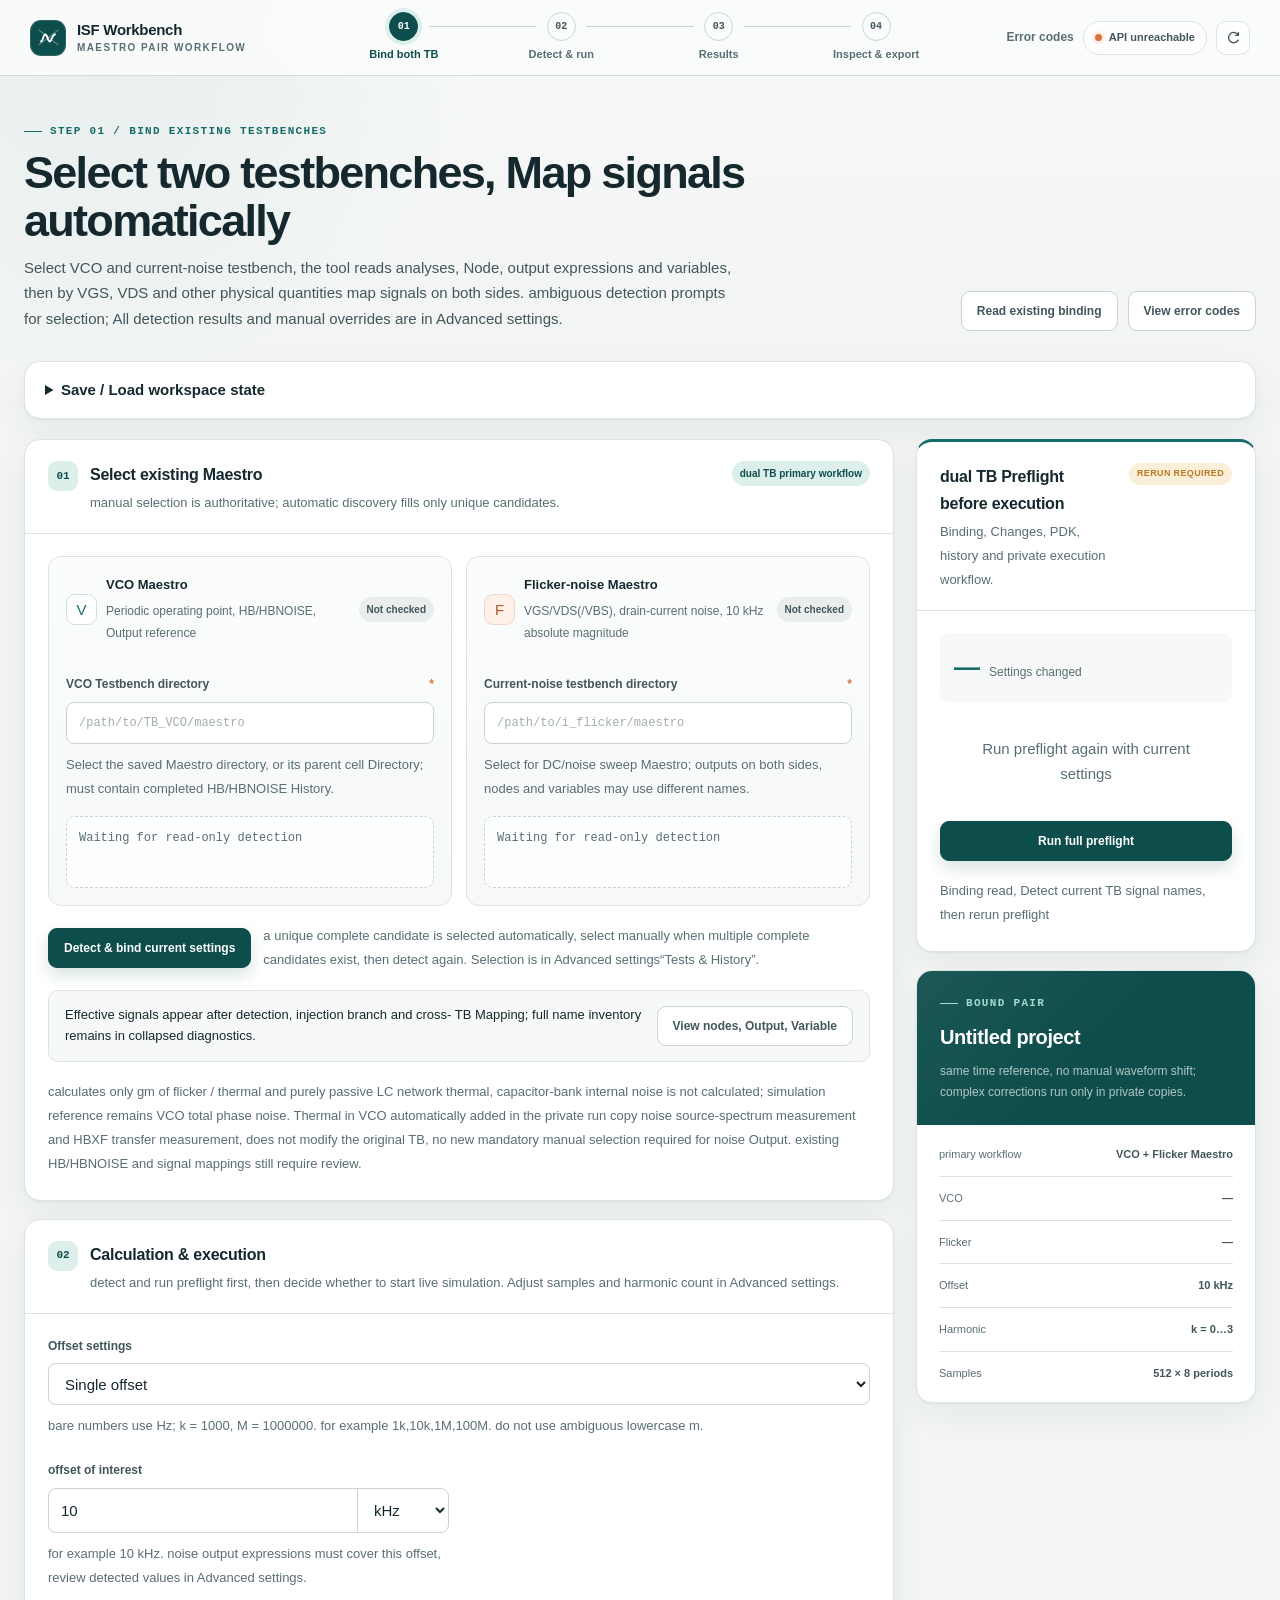
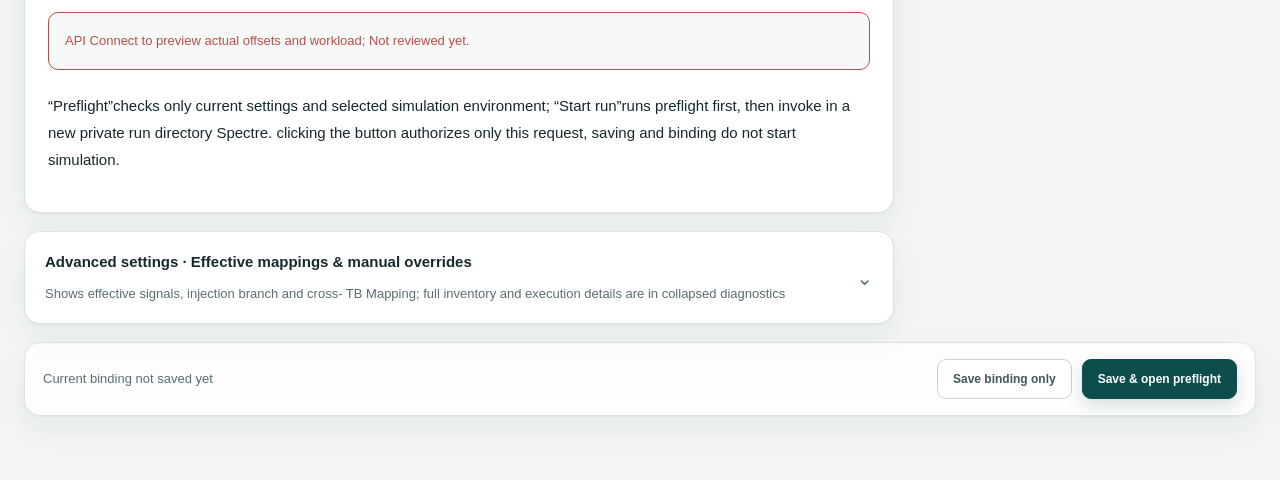
==== commit 388054aa: "feat: translate the 1.1.0 interfaces into English" ====
--- a/isf_tool/ui/index.html
+++ b/isf_tool/ui/index.html
@@ -1,31 +1,31 @@
 <!doctype html>
-<html lang="zh-CN">
+<html lang="en">
 <head>
   <meta charset="utf-8">
   <meta name="viewport" content="width=device-width, initial-scale=1">
-  <meta name="description" content="VCO 与 flicker-noise Maestro 双 TB 绑定">
-  <title>绑定双 TB · ISF Workbench</title>
+  <meta name="description" content="VCO and flicker-noise Maestro dual TB Binding">
+  <title>Bind both TB · ISF Workbench</title>
   <link rel="stylesheet" href="styles.css">
   <script src="app.js" defer></script>
 </head>
 <body data-page="setup">
   <header class="topbar">
-    <a class="brand" href="index.html" aria-label="ISF Workbench 首页">
+    <a class="brand" href="index.html" aria-label="ISF Workbench Setup">
       <span class="brand-mark" aria-hidden="true"><svg width="20" height="20" viewBox="0 0 20 20" fill="none"><path d="M3 13.5c2.1 0 2.1-7 4.3-7s2.2 7 4.4 7 2.2-7 5.3-7" stroke="currentColor" stroke-width="1.8" stroke-linecap="round"/></svg></span>
       <span class="brand-copy">ISF Workbench<small>Maestro pair workflow</small></span>
     </a>
-    <nav class="step-nav" aria-label="分析步骤">
+    <nav class="step-nav" aria-label="Analysis steps">
       <ol>
-        <li data-nav-page="setup"><a class="step-link" href="index.html"><span class="step-number">01</span><span class="step-label">绑定双 TB</span></a></li>
-        <li data-nav-page="discover"><a class="step-link" href="discover.html"><span class="step-number">02</span><span class="step-label">检测与运行</span></a></li>
-        <li data-nav-page="results"><a class="step-link" href="results.html"><span class="step-number">03</span><span class="step-label">分析结果</span></a></li>
-        <li data-nav-page="inspect"><a class="step-link" href="inspect.html"><span class="step-number">04</span><span class="step-label">检查与导出</span></a></li>
+        <li data-nav-page="setup"><a class="step-link" href="index.html"><span class="step-number">01</span><span class="step-label">Bind both TB</span></a></li>
+        <li data-nav-page="discover"><a class="step-link" href="discover.html"><span class="step-number">02</span><span class="step-label">Detect & run</span></a></li>
+        <li data-nav-page="results"><a class="step-link" href="results.html"><span class="step-number">03</span><span class="step-label">Results</span></a></li>
+        <li data-nav-page="inspect"><a class="step-link" href="inspect.html"><span class="step-number">04</span><span class="step-label">Inspect & export</span></a></li>
       </ol>
     </nav>
     <div class="topbar-tools">
-      <a class="tool-link" href="errors.html">错误码</a>
-      <span class="api-badge" id="api-status" data-state="checking"><span class="status-dot"></span><span class="api-label-long">正在检查 API</span><span class="sr-only" id="api-status-detail"></span></span>
-      <button class="icon-button" type="button" data-action="refresh-health" aria-label="重新检查 API"><svg width="15" height="15" viewBox="0 0 16 16" fill="none" aria-hidden="true"><path d="M13.2 5.7A5.5 5.5 0 1 0 13 10.8M13.2 2.8v2.9h-2.9" stroke="currentColor" stroke-width="1.4" stroke-linecap="round" stroke-linejoin="round"/></svg></button>
+      <a class="tool-link" href="errors.html">Error codes</a>
+      <span class="api-badge" id="api-status" data-state="checking"><span class="status-dot"></span><span class="api-label-long">Checking API</span><span class="sr-only" id="api-status-detail"></span></span>
+      <button class="icon-button" type="button" data-action="refresh-health" aria-label="Check again API"><svg width="15" height="15" viewBox="0 0 16 16" fill="none" aria-hidden="true"><path d="M13.2 5.7A5.5 5.5 0 1 0 13 10.8M13.2 2.8v2.9h-2.9" stroke="currentColor" stroke-width="1.4" stroke-linecap="round" stroke-linejoin="round"/></svg></button>
     </div>
   </header>
 
@@ -33,26 +33,26 @@
     <header class="page-heading">
       <div class="page-heading-copy">
         <div class="eyebrow">Step 01 / Bind existing testbenches</div>
-        <h1>选择两个测试平台，自动对应信号</h1>
-        <p>选择 VCO 与电流噪声测试平台后，工具会读取分析、节点、输出表达式和变量，再按 VGS、VDS 等物理量对应两侧信号。识别不唯一时会提示选择；全部识别结果和手动覆盖集中在高级设置。</p>
+        <h1>Select two testbenches, Map signals automatically</h1>
+        <p>Select VCO and current-noise testbench, the tool reads analyses, Node, output expressions and variables, then by VGS, VDS and other physical quantities map signals on both sides. ambiguous detection prompts for selection; All detection results and manual overrides are in Advanced settings. </p>
       </div>
       <div class="heading-actions">
-        <button class="btn" type="button" id="load-config">读取已有绑定</button>
-        <a class="btn" href="errors.html">查看错误码</a>
+        <button class="btn" type="button" id="load-config">Read existing binding</button>
+        <a class="btn" href="errors.html">View error codes</a>
       </div>
     </header>
 
     <details class="card workspace-state-panel">
-      <summary>保存 / 加载工作状态</summary>
+      <summary>Save / Load workspace state</summary>
       <div class="card-body">
         <div class="workspace-state-controls">
-          <label class="field">状态名称<input id="workspace-state-name" maxlength="120" placeholder="例如：Class F · 多频偏"></label>
-          <button class="btn" id="workspace-state-save" type="button">保存当前状态</button>
-          <label class="field">工作区已保存状态<select id="workspace-state-list"><option value="">选择已保存状态</option></select></label>
-          <button class="btn" id="workspace-state-refresh" type="button">刷新列表</button>
-          <button class="btn" id="workspace-state-load" type="button">加载所选状态</button>
+          <label class="field">State name<input id="workspace-state-name" maxlength="120" placeholder="for example: Class F · Multi-offset"></label>
+          <button class="btn" id="workspace-state-save" type="button">Save current state</button>
+          <label class="field">Saved workspace states<select id="workspace-state-list"><option value="">Select saved state</option></select></label>
+          <button class="btn" id="workspace-state-refresh" type="button">Refresh list</button>
+          <button class="btn" id="workspace-state-load" type="button">Load selected state</button>
         </div>
-        <p class="caption" id="workspace-state-status" role="status">保存在工作区 states 目录。包含设置、手动对应关系及可核验的结果选择；不保存执行授权，加载后需重新检测绑定，不自动预检或仿真。</p>
+        <p class="caption" id="workspace-state-status" role="status">Saved in workspace states Directory. includes settings, manual mappings and verifiable result selection; execution consent is not saved, detect and bind again after loading, no automatic preflight or simulation. </p>
       </div>
     </details>
 
@@ -70,8 +70,8 @@
         <div class="content-stack">
           <section class="card pair-card">
             <div class="card-header">
-              <div class="card-title"><span class="section-index">01</span><div><h2>选择现有 Maestro</h2><p>手动选择是确定入口；自动查找只在候选唯一时填写。</p></div></div>
-              <span class="tag" id="tb-mode-tag">双 TB 主链</span>
+              <div class="card-title"><span class="section-index">01</span><div><h2>Select existing Maestro</h2><p>manual selection is authoritative; automatic discovery fills only unique candidates. </p></div></div>
+              <span class="tag" id="tb-mode-tag">dual TB primary workflow</span>
             </div>
             <div class="card-body content-stack">
               <datalist id="maestro-candidates"></datalist>
@@ -80,170 +80,170 @@
                   <div class="tb-card-head">
                     <div class="tb-role">
                       <span class="tb-glyph" aria-hidden="true">V</span>
-                      <span><strong>VCO Maestro</strong><small>周期工作点、HB/HBNOISE、输出参考</small></span>
-                    </div>
-                    <span class="tag neutral" id="vco-bind-status">未检测</span>
+                      <span><strong>VCO Maestro</strong><small>Periodic operating point, HB/HBNOISE, Output reference</small></span>
+                    </div>
+                    <span class="tag neutral" id="vco-bind-status">Not checked</span>
                   </div>
                   <div class="stack-fields">
                     <div class="field">
-                      <label for="main-tb">VCO 测试平台目录 <span class="required">*</span></label>
+                      <label for="main-tb">VCO Testbench directory <span class="required">*</span></label>
                       <input class="mono-input" id="main-tb" name="mainTb" type="text" list="maestro-candidates" placeholder="/path/to/TB_VCO/maestro" required autocomplete="off">
-                      <small>选择保存 Maestro 的目录，或其上一级 cell 目录；其中应有已完成的 HB/HBNOISE 仿真记录。</small>
-                    </div>
-                  </div>
-                  <div class="tb-detection" id="vco-bind-detail"><span>等待只读检测</span></div>
+                      <small>Select the saved Maestro directory, or its parent cell Directory; must contain completed HB/HBNOISE History. </small>
+                    </div>
+                  </div>
+                  <div class="tb-detection" id="vco-bind-detail"><span>Waiting for read-only detection</span></div>
                 </article>
 
                 <article class="tb-card" data-maestro-role="flicker">
                   <div class="tb-card-head">
                     <div class="tb-role">
                       <span class="tb-glyph warm" aria-hidden="true">F</span>
-                      <span><strong>Flicker-noise Maestro</strong><small>VGS/VDS(/VBS)、drain-current noise、10 kHz 绝对强度</small></span>
-                    </div>
-                    <span class="tag neutral" id="flicker-bind-status">未检测</span>
+                      <span><strong>Flicker-noise Maestro</strong><small>VGS/VDS(/VBS), drain-current noise, 10 kHz absolute magnitude</small></span>
+                    </div>
+                    <span class="tag neutral" id="flicker-bind-status">Not checked</span>
                   </div>
                   <div class="stack-fields">
                     <div class="field">
-                      <label for="replica-tb">电流噪声测试平台目录 <span class="required">*</span></label>
+                      <label for="replica-tb">Current-noise testbench directory <span class="required">*</span></label>
                       <input class="mono-input" id="replica-tb" name="replicaTb" type="text" list="maestro-candidates" placeholder="/path/to/i_flicker/maestro" required autocomplete="off">
-                      <small>选择做 DC/noise 扫描的 Maestro；两侧输出、节点和变量可以使用不同名字。</small>
-                    </div>
-                  </div>
-                  <div class="tb-detection" id="flicker-bind-detail"><span>等待只读检测</span></div>
+                      <small>Select for DC/noise sweep Maestro; outputs on both sides, nodes and variables may use different names. </small>
+                    </div>
+                  </div>
+                  <div class="tb-detection" id="flicker-bind-detail"><span>Waiting for read-only detection</span></div>
                 </article>
               </div>
 
               <div class="pair-actions">
-                <button class="btn primary" id="inspect-maestro-pair" type="button">检测并绑定当前设置</button>
-                <span class="caption">唯一完整候选自动选择，多个完整候选须手选后重新检测。选择入口在高级设置的“测试与仿真记录”。</span>
-              </div>
-              <div class="mapping-readiness" role="status"><span id="mapping-readiness">检测后列出节点 net、Maestro 输出 Output 和设计变量；VGS / VDS / VBS 只是其中的跨 TB 对应关系。</span><button class="btn" id="open-signal-settings" type="button">查看节点、输出、变量</button></div>
+                <button class="btn primary" id="inspect-maestro-pair" type="button">Detect & bind current settings</button>
+                <span class="caption">a unique complete candidate is selected automatically, select manually when multiple complete candidates exist, then detect again. Selection is in Advanced settings“Tests & History”. </span>
+              </div>
+              <div class="mapping-readiness" role="status"><span id="mapping-readiness">After detection, list nodes net, Maestro output and design variables; VGS / VDS / VBS is only the cross- TB Mappings. </span><button class="btn" id="open-signal-settings" type="button">View nodes, Output, Variable</button></div>
               <p class="caption" id="mapping-change-notice" role="status" hidden></p>
-              <p class="caption">只计算 gm 的 flicker / thermal 与纯被动 LC 网络的 thermal，不计算电容阵列内部噪声；仿真参考仍为 VCO 总相噪。Thermal 在 VCO 私有运行副本中自动追加 noise 源谱测量及 HBXF 传递测量，不会修改原 TB，也不要求新增必须手选的 noise 输出。原有 HB/HBNOISE 与信号对应仍需核对。</p>
+              <p class="caption">calculates only gm of flicker / thermal and purely passive LC network thermal, capacitor-bank internal noise is not calculated; simulation reference remains VCO total phase noise. Thermal in VCO automatically added in the private run copy noise source-spectrum measurement and HBXF transfer measurement, does not modify the original TB, no new mandatory manual selection required for noise Output. existing HB/HBNOISE and signal mappings still require review. </p>
 
               <div class="pair-issues" id="maestro-pair-issues" hidden>
-                <div class="empty-state compact">尚无检测结果</div>
+                <div class="empty-state compact">No detection results yet</div>
               </div>
             </div>
           </section>
 
           <section class="card">
             <div class="card-header">
-              <div class="card-title"><span class="section-index">02</span><div><h2>计算与运行</h2><p>先检测并预检，再决定是否启动真实仿真。采样与谐波数量可在高级设置调整。</p></div></div>
+              <div class="card-title"><span class="section-index">02</span><div><h2>Calculation & execution</h2><p>detect and run preflight first, then decide whether to start live simulation. Adjust samples and harmonic count in Advanced settings. </p></div></div>
             </div>
             <div class="card-body">
               <div class="form-grid">
                 <div class="field full">
-                  <label for="offset-mode">频偏设置</label>
-                  <select id="offset-mode" name="offsetMode"><option value="single">单个频偏</option><option value="list">多个单点</option><option value="linear">线性范围</option><option value="log">对数范围</option></select>
-                  <small>裸数字为 Hz；k = 1000，M = 1000000。例如 1k,10k,1M,100M。不使用含糊的小写 m。</small>
+                  <label for="offset-mode">Offset settings</label>
+                  <select id="offset-mode" name="offsetMode"><option value="single">Single offset</option><option value="list">Offset list</option><option value="linear">Linear range</option><option value="log">Log range</option></select>
+                  <small>bare numbers use Hz; k = 1000, M = 1000000. for example 1k,10k,1M,100M. do not use ambiguous lowercase m. </small>
                 </div>
                 <div class="field" data-offset-modes="single">
-                  <label for="offset-value">关注的频偏</label>
+                  <label for="offset-value">offset of interest</label>
                   <div class="input-group"><input id="offset-value" name="offsetValue" type="number" min="0" step="0.1" value="10" required><select id="offset-unit" name="offsetUnit"><option value="Hz">Hz</option><option value="kHz" selected>kHz</option><option value="MHz">MHz</option></select></div>
-                  <small>例如 10 kHz。噪声输出表达式需要覆盖这个频偏，识别结果可在高级设置核对。</small>
-                </div>
-                <div class="field full" data-offset-modes="list" hidden><label for="offset-values">频偏列表</label><input id="offset-values" name="offsetValues" value="1k,10k,1M,100M" placeholder="1k,10k,1M,100M"><small>用逗号或空格分隔；后端按 Hz 排序、去重。</small></div>
-                <div class="field" data-offset-modes="linear log" hidden><label for="offset-start">起始频偏</label><input id="offset-start" name="offsetStart" value="1k" placeholder="1k"></div>
-                <div class="field" data-offset-modes="linear log" hidden><label for="offset-stop">终止频偏（包含）</label><input id="offset-stop" name="offsetStop" value="100M" placeholder="100M"></div>
+                  <small>for example 10 kHz. noise output expressions must cover this offset, review detected values in Advanced settings. </small>
+                </div>
+                <div class="field full" data-offset-modes="list" hidden><label for="offset-values">Offset list</label><input id="offset-values" name="offsetValues" value="1k,10k,1M,100M" placeholder="1k,10k,1M,100M"><small>separate with commas or spaces; backend uses Hz sort, deduplicate. </small></div>
+                <div class="field" data-offset-modes="linear log" hidden><label for="offset-start">Start offset</label><input id="offset-start" name="offsetStart" value="1k" placeholder="1k"></div>
+                <div class="field" data-offset-modes="linear log" hidden><label for="offset-stop">Stop offset (includes)</label><input id="offset-stop" name="offsetStop" value="100M" placeholder="100M"></div>
                 <div class="field full" data-offset-modes="linear" hidden>
-                  <label for="offset-spacing">线性间隔方式</label><select id="offset-spacing" name="offsetSpacing"><option value="intervals">间隔数 · N 个间隔产生 N+1 点</option><option value="step">步长 · 不整除时追加终点</option></select>
-                  <div class="field" data-offset-spacing="intervals"><label for="offset-intervals">间隔数 N</label><input id="offset-intervals" name="offsetIntervals" type="number" min="1" max="255" step="1" value="5"></div>
-                  <div class="field" data-offset-spacing="step" hidden><label for="offset-step">频偏步长</label><input id="offset-step" name="offsetStep" value="1k" placeholder="1k"></div>
-                </div>
-                <div class="field full" data-offset-modes="log" hidden><label for="offset-per-decade">每 decade 点数</label><input id="offset-per-decade" name="offsetPerDecade" type="number" min="1" max="256" step="1" value="1"><small>1k → 100M，每 decade 1 点：1k、10k、100k、1M、10M、100M，共 6 点；非整 decade 也包含终点。</small></div>
-                <div class="field full offset-preview" id="offset-preview" role="status" aria-live="polite">连接后端后预览实际 Hz 点表与总任务量。</div>
-                <p class="field full execution-help">“预检”仅检查当前设置和所选仿真环境；“开始运行”会先预检，再在新的私有运行目录调用 Spectre。点击按钮仅授权本次请求，保存和绑定不会启动仿真。</p>
+                  <label for="offset-spacing">Linear spacing</label><select id="offset-spacing" name="offsetSpacing"><option value="intervals">Intervals · N intervals produce N+1 points</option><option value="step">Step · append the endpoint if the step does not divide exactly</option></select>
+                  <div class="field" data-offset-spacing="intervals"><label for="offset-intervals">Intervals N</label><input id="offset-intervals" name="offsetIntervals" type="number" min="1" max="255" step="1" value="5"></div>
+                  <div class="field" data-offset-spacing="step" hidden><label for="offset-step">Offset step</label><input id="offset-step" name="offsetStep" value="1k" placeholder="1k"></div>
+                </div>
+                <div class="field full" data-offset-modes="log" hidden><label for="offset-per-decade">per decade Point count</label><input id="offset-per-decade" name="offsetPerDecade" type="number" min="1" max="256" step="1" value="1"><small>1k → 100M, per decade 1 points: 1k, 10k, 100k, 1M, 10M, 100M, total 6 points; nonintegral decade includes endpoint. </small></div>
+                <div class="field full offset-preview" id="offset-preview" role="status" aria-live="polite">Connect the backend to preview actual Hz point list and total workload. </div>
+                <p class="field full execution-help">“Preflight”checks only current settings and selected simulation environment; “Start run”runs preflight first, then invoke in a new private run directory Spectre. clicking the button authorizes only this request, saving and binding do not start simulation. </p>
               </div>
             </div>
           </section>
 
           <details class="card advanced-settings" id="signal-settings">
-            <summary><span><strong>高级设置 · 本次实际使用与手动覆盖</strong><small>显示生效的信号、注入支路和跨 TB 对应；完整清单及执行细节为折叠诊断</small></span><span class="details-caret">⌄</span></summary>
+            <summary><span><strong>Advanced settings · Effective mappings & manual overrides</strong><small>Shows effective signals, injection branch and cross- TB Mapping; full inventory and execution details are in collapsed diagnostics</small></span><span class="details-caret">⌄</span></summary>
             <div class="card-body content-stack">
-              <details class="nested-details catalog-diagnostics"><summary>完整名称清单 · 候选库与诊断</summary><div class="nested-body">
-              <div class="subsection-title" id="signal-catalog-overview" tabindex="-1">全部识别名称 · 节点 / Maestro 输出 / 设计变量</div>
-              <p class="caption">下列清单不局限于 VGS、VDS、VBS。节点来自当前仿真网表以及 Maestro 中的分析和输出引用，输出保留原始名字与表达式，设计变量保留 Maestro 名称。不会改动 schematic 或 Maestro 原文件；本次使用哪个名称，在后面的“信号用途与覆盖”中选择。</p>
-              <details class="nested-details signal-catalog-section" id="vco-catalog-section" open><summary>VCO 全部识别名称 <span id="vco-catalog-summary">检测后显示分类数量</span></summary><div class="nested-body"><div class="catalog-filters"><div class="field"><label for="vco-signal-kind">名称类型</label><select id="vco-signal-kind" data-catalog-kind="vco"><option value="">全部类型</option><option value="net">节点 net</option><option value="output">Maestro 输出 Output</option><option value="variable">Maestro 设计变量</option><option value="parameter">网表参数</option><option value="device">器件</option><option value="analysis">仿真分析</option><option value="save">保存信号</option></select></div><div class="field"><label for="vco-signal-filter">筛选名称、表达式或来源</label><input id="vco-signal-filter" data-catalog-filter="vco" type="search" placeholder="例如 VOUT_P、HB_TIME_VGS 或 PN 表达式"></div></div><div id="vco-signal-catalog"></div></div></details>
-              <details class="nested-details signal-catalog-section" id="flicker-catalog-section" open><summary>电流噪声 TB 全部识别名称 <span id="flicker-catalog-summary">检测后显示分类数量</span></summary><div class="nested-body"><div class="catalog-filters"><div class="field"><label for="flicker-signal-kind">名称类型</label><select id="flicker-signal-kind" data-catalog-kind="flicker"><option value="">全部类型</option><option value="net">节点 net</option><option value="output">Maestro 输出 Output</option><option value="variable">Maestro 设计变量</option><option value="parameter">网表参数</option><option value="device">器件</option><option value="analysis">仿真分析</option><option value="save">保存信号</option></select></div><div class="field"><label for="flicker-signal-filter">筛选名称、表达式或来源</label><input id="flicker-signal-filter" data-catalog-filter="flicker" type="search" placeholder="例如 i_out、noise、VDS 或 VGS"></div></div><div id="flicker-signal-catalog"></div></div></details>
+              <details class="nested-details catalog-diagnostics"><summary>Full name inventory · Candidate inventory & diagnostics</summary><div class="nested-body">
+              <div class="subsection-title" id="signal-catalog-overview" tabindex="-1">All detected names · Node / Maestro Output / Design variable</div>
+              <p class="caption">The following inventory includes more than VGS, VDS, VBS. nodes come from the current simulation netlist and Maestro analysis and output references, outputs retain original names and expressions, design variables preserve Maestro Name. does not change schematic or Maestro original file; which name this run uses, in the following“Signal roles & overrides”select in. </p>
+              <details class="nested-details signal-catalog-section" id="vco-catalog-section" open><summary>VCO All detected names <span id="vco-catalog-summary">Counts by type appear after detection</span></summary><div class="nested-body"><div class="catalog-filters"><div class="field"><label for="vco-signal-kind">Name type</label><select id="vco-signal-kind" data-catalog-kind="vco"><option value="">All types</option><option value="net">Node net</option><option value="output">Maestro output</option><option value="variable">Maestro Design variable</option><option value="parameter">Netlist parameter</option><option value="device">Device</option><option value="analysis">Simulation analysis</option><option value="save">Saved signals</option></select></div><div class="field"><label for="vco-signal-filter">Filter names, Expression or source</label><input id="vco-signal-filter" data-catalog-filter="vco" type="search" placeholder="for example VOUT_P, HB_TIME_VGS or PN Expression"></div></div><div id="vco-signal-catalog"></div></div></details>
+              <details class="nested-details signal-catalog-section" id="flicker-catalog-section" open><summary>Current noise TB All detected names <span id="flicker-catalog-summary">Counts by type appear after detection</span></summary><div class="nested-body"><div class="catalog-filters"><div class="field"><label for="flicker-signal-kind">Name type</label><select id="flicker-signal-kind" data-catalog-kind="flicker"><option value="">All types</option><option value="net">Node net</option><option value="output">Maestro output</option><option value="variable">Maestro Design variable</option><option value="parameter">Netlist parameter</option><option value="device">Device</option><option value="analysis">Simulation analysis</option><option value="save">Saved signals</option></select></div><div class="field"><label for="flicker-signal-filter">Filter names, Expression or source</label><input id="flicker-signal-filter" data-catalog-filter="flicker" type="search" placeholder="for example i_out, noise, VDS or VGS"></div></div><div id="flicker-signal-catalog"></div></div></details>
 
               </div></details>
-              <div class="subsection-title">测试与仿真记录</div>
-              <p class="caption">Test 是 Maestro 中的测试名称；history 是一次已有仿真记录。只有唯一完整候选才会自动选择，多项时请明确选择后重新检测。</p>
-              <div class="form-grid">
-                <div class="field"><label for="main-test">VCO Test <span class="field-note">唯一候选时自动</span></label><input class="mono-input" id="main-test" name="mainTest" type="text" list="vco-test-candidates" placeholder="留空自动选择" autocomplete="off"><datalist id="vco-test-candidates"></datalist></div>
-                <div class="field"><label for="replica-test">Flicker Test <span class="field-note">唯一候选时自动</span></label><input class="mono-input" id="replica-test" name="replicaTest" type="text" list="flicker-test-candidates" placeholder="留空自动选择" autocomplete="off"><datalist id="flicker-test-candidates"></datalist></div>
-                <div class="field"><label for="main-history">VCO History / RDB</label><select class="mono-input history-select" id="main-history" name="mainHistory" aria-describedby="vco-bind-detail"><option value="">先检测可用 history</option></select></div>
-                <div class="field"><label for="replica-history">Flicker History / RDB</label><select class="mono-input history-select" id="replica-history" name="replicaHistory" aria-describedby="flicker-bind-detail"><option value="">先检测可用 history</option></select></div>
-              </div>
-
-              <div class="subsection-title">两个测试平台如何对应</div>
-              <p class="caption">每行是一项计算用途，可直接选择同类全部候选或输入任意实际名称；名字无需包含 VGS/VDS 等关键词。输入即时保留，点击“应用全部并验证”检查实际消费。来源会区分 Maestro 命名输出、器件端口求差和缺项。</p>
+              <div class="subsection-title">Tests & History</div>
+              <p class="caption">Test is Maestro test name in; history is an existing simulation record. only a unique complete candidate is selected automatically, select explicitly when multiple candidates exist, then detect again. </p>
+              <div class="form-grid">
+                <div class="field"><label for="main-test">VCO Test <span class="field-note">automatic when candidate is unique</span></label><input class="mono-input" id="main-test" name="mainTest" type="text" list="vco-test-candidates" placeholder="leave blank for automatic selection" autocomplete="off"><datalist id="vco-test-candidates"></datalist></div>
+                <div class="field"><label for="replica-test">Flicker Test <span class="field-note">automatic when candidate is unique</span></label><input class="mono-input" id="replica-test" name="replicaTest" type="text" list="flicker-test-candidates" placeholder="leave blank for automatic selection" autocomplete="off"><datalist id="flicker-test-candidates"></datalist></div>
+                <div class="field"><label for="main-history">VCO History / RDB</label><select class="mono-input history-select" id="main-history" name="mainHistory" aria-describedby="vco-bind-detail"><option value="">detect available candidates first for history</option></select></div>
+                <div class="field"><label for="replica-history">Flicker History / RDB</label><select class="mono-input history-select" id="replica-history" name="replicaHistory" aria-describedby="flicker-bind-detail"><option value="">detect available candidates first for history</option></select></div>
+              </div>
+
+              <div class="subsection-title">Mapping the two testbenches</div>
+              <p class="caption">Each row describes one calculation role, select any same-kind candidate or enter an actual name; names need not contain VGS/VDS or similar keywords. input is retained immediately, Click“Apply all & validate”Inspect effective consumption. sources distinguish Maestro Named output, device-terminal differences and missing items. </p>
               <div id="cross-tb-mapping"></div>
-              <div class="subsection-title">VCO → 噪声 TB 波形传递检查</div>
+              <div class="subsection-title">VCO → Noise TB Waveform transfer check</div>
               <div id="waveform-exchange" aria-live="polite"></div>
 
-              <div class="subsection-title" id="actual-used-mappings" tabindex="-1">VCO 本次实际使用的信号</div>
+              <div class="subsection-title" id="actual-used-mappings" tabindex="-1">VCO Effective signals</div>
               <div id="vco-mapping-fields"></div>
 
-              <div class="subsection-title">电流噪声 TB 本次实际使用的信号</div>
+              <div class="subsection-title">Current noise TB Effective signals</div>
               <div id="flicker-mapping-fields"></div>
 
-              <div class="subsection-title" id="portable-execution-heading" tabindex="-1">自动生成的仿真执行设置</div>
-              <p class="caption" id="portable-execution-status">检测后显示器件端口、模型、探针和结果提取名称；无需手工编写配置文件。</p>
+              <div class="subsection-title" id="portable-execution-heading" tabindex="-1">Generated simulation execution settings</div>
+              <p class="caption" id="portable-execution-status">After detection, show device terminals, Model, probe and result-extraction names; no manual configuration file needed. </p>
               <div id="portable-execution-errors" role="status"></div>
               <div id="portable-execution-fields"></div>
-              <button class="btn" type="button" id="reinspect-signal-mapping">应用全部并验证</button>
-
-              <details class="nested-details"><summary>专家文件导入与旧版器件设置</summary><div class="form-grid nested-body">
-                <div class="field full"><label for="engine-config-path">使用已有执行配置文件 <span class="field-note">可选，专家模式</span></label><input class="mono-input" id="engine-config-path" name="engineConfigPath" type="text" placeholder="留空根据当前两个 TB 自动生成"><small>仅兼容已有 engine JSON。填写后优先使用该文件的执行设置；清空即恢复自动。普通使用无需理解 engine 或 profile。</small></div>
-                <div class="field"><label for="main-device">旧版 VCO 器件覆盖</label><input class="mono-input" id="main-device" name="mainDevice" type="text" placeholder="建议在上方信号映射中选择"><small>仅兼容旧绑定；新配置请使用上方目标器件选项。</small></div>
-                <div class="field"><label for="replica-device">旧版 Flicker 器件覆盖</label><input class="mono-input" id="replica-device" name="replicaDevice" type="text" placeholder="建议在上方信号映射中选择"></div>
+              <button class="btn" type="button" id="reinspect-signal-mapping">Apply all & validate</button>
+
+              <details class="nested-details"><summary>Expert file import & legacy device settings</summary><div class="form-grid nested-body">
+                <div class="field full"><label for="engine-config-path">Use existing execution configuration file <span class="field-note">optional, Expert mode</span></label><input class="mono-input" id="engine-config-path" name="engineConfigPath" type="text" placeholder="leave blank to use both current TB Generated"><small>compatibility with existing engine JSON. when filled, this file’s execution settings take precedence; clear to restore automatic settings. normal use does not require understanding engine or profile. </small></div>
+                <div class="field"><label for="main-device">Legacy VCO Device overrides</label><input class="mono-input" id="main-device" name="mainDevice" type="text" placeholder="prefer selecting in Signal mapping above"><small>legacy binding compatibility only; use target-device options above for new configurations. </small></div>
+                <div class="field"><label for="replica-device">Legacy Flicker Device overrides</label><input class="mono-input" id="replica-device" name="replicaDevice" type="text" placeholder="prefer selecting in Signal mapping above"></div>
               </div></details>
 
-              <div class="subsection-title">环境覆盖</div>
-              <p class="caption">工具路径和 PDK 从本机与当前 TB 自动识别；只有需要覆盖检测结果时才填写。</p>
-              <div class="form-grid">
-                <div class="field"><label for="pdk-name">PDK 名称</label><input id="pdk-name" name="pdkName" type="text" placeholder="由两个 Maestro model 自动识别"></div>
-                <div class="field"><label for="pdk-root">PDK 根目录</label><input class="mono-input" id="pdk-root" name="pdkRoot" type="text" placeholder="仅自动识别失败时填写"></div>
-                <div class="field full"><label for="spectre-executable">Spectre 可执行文件</label><input class="mono-input" id="spectre-executable" name="spectreExecutable" type="text" placeholder="默认从当前 Cadence 环境识别"></div>
-                <div class="field full"><label for="analysis-python">数值提取 Python</label><input class="mono-input" id="analysis-python" name="analysisPython" type="text" placeholder="自动选择 Python 3.11+ 且带 NumPy 的环境"></div>
-                <div class="field"><label for="adapter-mode">运行适配器</label><select id="adapter-mode" name="adapterMode"><option value="bundled" selected>Bundled · 轻量本地</option><option value="custom">Custom local wrapper</option><option value="protocol">Cluster JSON protocol</option></select></div>
-                <div class="field"><label for="timeout-seconds">阶段超时 (s)</label><input id="timeout-seconds" name="timeoutSeconds" type="number" min="1" max="86400" value="7200"></div>
-                <div class="field full"><label class="check-control" for="allow-degraded"><input id="allow-degraded" name="allowDegraded" type="checkbox"> 非 signoff 时允许显式使用旧结果 replay</label></div>
-              </div>
-
-              <div class="subsection-title">采样与私有路径</div>
-              <div class="form-grid">
-                <div class="field"><label for="harmonics">最大谐波</label><input id="harmonics" name="harmonics" type="number" min="1" max="12" step="1" value="3" required></div>
-                <div class="field"><label for="phase-samples">相位采样点</label><select id="phase-samples" name="phaseSamples"><option>256</option><option selected>512</option><option>1024</option><option>2048</option></select></div>
-                <div class="field"><label for="period-count">累计周期</label><input id="period-count" name="periodCount" type="number" min="1" max="64" value="8"></div>
-                <div class="field"><label for="run-root">私有运行目录</label><input class="mono-input" id="run-root" name="runRoot" type="text" placeholder="留空按 job ID 创建"></div>
-                <div class="field"><label for="auto-bundle-path">Canonical 输出目录</label><input class="mono-input" id="auto-bundle-path" name="autoBundlePath" type="text" placeholder="留空按 job ID 创建"></div>
-              </div>
-
-              <details class="nested-details"><summary>项目名称与自动查找</summary><div class="form-grid nested-body">
-                <div class="field"><label for="project-name">项目名称 <span class="field-note">可选</span></label><input id="project-name" name="projectName" type="text" placeholder="本次分析的名称" autocomplete="off"></div>
-                <div class="field"><label for="project-root">Maestro 搜索根目录 <span class="field-note">可选</span></label><div class="inline-field"><input class="mono-input" id="project-root" name="projectRoot" type="text" placeholder="/path/to/oa-library-root" autocomplete="off"><button class="btn" id="find-maestro-pair" type="button">查找</button></div></div>
+              <div class="subsection-title">Environment overrides</div>
+              <p class="caption">tool paths and PDK from this machine and current TB Automatic detection; fill only when overriding detected values. </p>
+              <div class="form-grid">
+                <div class="field"><label for="pdk-name">PDK Name</label><input id="pdk-name" name="pdkName" type="text" placeholder="from both Maestro model Automatic detection"></div>
+                <div class="field"><label for="pdk-root">PDK Root directory</label><input class="mono-input" id="pdk-root" name="pdkRoot" type="text" placeholder="fill in only if detection fails"></div>
+                <div class="field full"><label for="spectre-executable">Spectre Executable</label><input class="mono-input" id="spectre-executable" name="spectreExecutable" type="text" placeholder="defaults from current Cadence environment detection"></div>
+                <div class="field full"><label for="analysis-python">numerical extraction Python</label><input class="mono-input" id="analysis-python" name="analysisPython" type="text" placeholder="Automatic selection Python 3.11+ with NumPy environment"></div>
+                <div class="field"><label for="adapter-mode">Run adapter</label><select id="adapter-mode" name="adapterMode"><option value="bundled" selected>Bundled · lightweight local</option><option value="custom">Custom local wrapper</option><option value="protocol">Cluster JSON protocol</option></select></div>
+                <div class="field"><label for="timeout-seconds">Stage timeout (s)</label><input id="timeout-seconds" name="timeoutSeconds" type="number" min="1" max="86400" value="7200"></div>
+                <div class="field full"><label class="check-control" for="allow-degraded"><input id="allow-degraded" name="allowDegraded" type="checkbox"> non- signoff explicit reuse of old results allowed when replay</label></div>
+              </div>
+
+              <div class="subsection-title">Sampling & private paths</div>
+              <div class="form-grid">
+                <div class="field"><label for="harmonics">Maximum harmonic</label><input id="harmonics" name="harmonics" type="number" min="1" max="12" step="1" value="3" required></div>
+                <div class="field"><label for="phase-samples">Phase samples</label><select id="phase-samples" name="phaseSamples"><option>256</option><option selected>512</option><option>1024</option><option>2048</option></select></div>
+                <div class="field"><label for="period-count">Accumulated periods</label><input id="period-count" name="periodCount" type="number" min="1" max="64" value="8"></div>
+                <div class="field"><label for="run-root">Private run directory</label><input class="mono-input" id="run-root" name="runRoot" type="text" placeholder="leave blank for job ID Create"></div>
+                <div class="field"><label for="auto-bundle-path">Canonical Output directory</label><input class="mono-input" id="auto-bundle-path" name="autoBundlePath" type="text" placeholder="leave blank for job ID Create"></div>
+              </div>
+
+              <details class="nested-details"><summary>Project name & discovery</summary><div class="form-grid nested-body">
+                <div class="field"><label for="project-name">Project name <span class="field-note">optional</span></label><input id="project-name" name="projectName" type="text" placeholder="Name of this analysis" autocomplete="off"></div>
+                <div class="field"><label for="project-root">Maestro Search root <span class="field-note">optional</span></label><div class="inline-field"><input class="mono-input" id="project-root" name="projectRoot" type="text" placeholder="/path/to/oa-library-root" autocomplete="off"><button class="btn" id="find-maestro-pair" type="button">Discover</button></div></div>
               </div></details>
 
               <details class="nested-details">
-                <summary>旧结果回放（非主链）</summary>
+                <summary>Historical replay (auxiliary workflow)</summary>
                 <div class="form-grid nested-body">
                   <div class="field full"><label for="bundle-path">Canonical bundle</label><input class="mono-input" id="bundle-path" name="bundlePath" type="text" placeholder="/path/to/canonical_bundle"></div>
                   <div class="field"><label for="vco-csv-path">VCO CSV</label><input class="mono-input" id="vco-csv-path" name="vcoCsvPath" type="text" placeholder="/path/to/vco_results.csv"></div>
                   <div class="field"><label for="replica-csv-path">Replica CSV</label><input class="mono-input" id="replica-csv-path" name="replicaCsvPath" type="text" placeholder="/path/to/replica_results.csv"></div>
-                  <div class="field full"><button class="btn" id="import-data" type="button">导入为 replay / non-signoff</button></div>
+                  <div class="field full"><button class="btn" id="import-data" type="button">Import as replay / non-signoff</button></div>
                 </div>
               </details>
 
               <details class="nested-details">
-                <summary>阶段命令覆盖</summary>
+                <summary>Stage command overrides</summary>
                 <div class="form-grid nested-body">
-                  <div class="field full"><label for="vco-command">VCO 命令</label><input class="mono-input" id="vco-command" name="vcoCommand" type="text" placeholder="留空使用 bundled runner"></div>
-                  <div class="field full"><label for="exchange-command">工作点传递命令</label><input class="mono-input" id="exchange-command" name="exchangeCommand" type="text" placeholder="自动生成"></div>
-                  <div class="field full"><label for="replica-command">Replica 命令</label><input class="mono-input" id="replica-command" name="replicaCommand" type="text" placeholder="自动生成"></div>
-                  <div class="field full"><label for="extract-command">提取命令</label><input class="mono-input" id="extract-command" name="extractCommand" type="text" placeholder="自动生成"></div>
+                  <div class="field full"><label for="vco-command">VCO Command</label><input class="mono-input" id="vco-command" name="vcoCommand" type="text" placeholder="leave blank to use bundled runner"></div>
+                  <div class="field full"><label for="exchange-command">Operating-point transfer command</label><input class="mono-input" id="exchange-command" name="exchangeCommand" type="text" placeholder="Generated"></div>
+                  <div class="field full"><label for="replica-command">Replica Command</label><input class="mono-input" id="replica-command" name="replicaCommand" type="text" placeholder="Generated"></div>
+                  <div class="field full"><label for="extract-command">Extraction command</label><input class="mono-input" id="extract-command" name="extractCommand" type="text" placeholder="Generated"></div>
                 </div>
               </details>
 
@@ -253,23 +253,23 @@
           </details>
         </div>
 
-        <aside class="side-stack sticky-stack" aria-label="预检与摘要">
+        <aside class="side-stack sticky-stack" aria-label="Preflight & summary">
           <section class="card preflight-card">
-            <div class="card-header"><div><h3>双 TB 运行前预检</h3><p>绑定、变化、PDK、history 与私有执行链路。</p></div><span class="status-pill" id="preflight-status">未运行</span></div>
+            <div class="card-header"><div><h3>dual TB Preflight before execution</h3><p>Binding, Changes, PDK, history and private execution workflow. </p></div><span class="status-pill" id="preflight-status">Not run</span></div>
             <div class="card-body content-stack">
-              <div class="preflight-score" id="preflight-summary"><strong>—</strong><span>等待检查</span></div>
-              <div class="preflight-checks" id="preflight-checks"><div class="empty-state compact">先检测并绑定两个 Maestro</div></div>
-              <button class="btn primary" type="button" id="run-preflight">运行完整预检</button>
-              <div class="caption" id="preflight-required">需先选择两个 Maestro</div>
+              <div class="preflight-score" id="preflight-summary"><strong>—</strong><span>Waiting for checks</span></div>
+              <div class="preflight-checks" id="preflight-checks"><div class="empty-state compact">detect and bind both first Maestro</div></div>
+              <button class="btn primary" type="button" id="run-preflight">Run full preflight</button>
+              <div class="caption" id="preflight-required">Select both first Maestro</div>
             </div>
           </section>
 
           <section class="card">
-            <div class="summary-hero"><div class="eyebrow">Bound pair</div><h3 id="summary-project">未命名项目</h3><p>同一时间参考、无人工波形位移；复杂修正仅在私有副本中执行。</p></div>
+            <div class="summary-hero"><div class="eyebrow">Bound pair</div><h3 id="summary-project">Untitled project</h3><p>same time reference, no manual waveform shift; complex corrections run only in private copies. </p></div>
             <dl class="summary-list">
-              <div class="summary-row"><dt>主链</dt><dd id="summary-mode">双 Maestro</dd></div>
-              <div class="summary-row"><dt>VCO</dt><dd id="summary-main">待选择</dd></div>
-              <div class="summary-row"><dt>Flicker</dt><dd id="summary-replica">待选择</dd></div>
+              <div class="summary-row"><dt>primary workflow</dt><dd id="summary-mode">dual Maestro</dd></div>
+              <div class="summary-row"><dt>VCO</dt><dd id="summary-main">Awaiting selection</dd></div>
+              <div class="summary-row"><dt>Flicker</dt><dd id="summary-replica">Awaiting selection</dd></div>
               <div class="summary-row"><dt>Offset</dt><dd id="summary-offset">10 kHz</dd></div>
               <div class="summary-row"><dt>Harmonic</dt><dd id="summary-harmonics">k = 0…3</dd></div>
               <div class="summary-row"><dt>Samples</dt><dd id="summary-samples">512 × 8 periods</dd></div>
@@ -279,10 +279,10 @@
       </div>
 
       <div class="setup-actions">
-        <span class="caption" id="save-state">尚未保存本次绑定</span>
+        <span class="caption" id="save-state">Current binding not saved yet</span>
         <div class="button-row">
-          <button class="btn" type="button" id="save-config">仅保存绑定</button>
-          <button class="btn primary" type="submit">保存并进入检测页</button>
+          <button class="btn" type="button" id="save-config">Save binding only</button>
+          <button class="btn primary" type="submit">Save & open preflight</button>
         </div>
       </div>
     </form>
--- a/isf_tool/ui/styles.css
+++ b/isf_tool/ui/styles.css
@@ -29,7 +29,7 @@
   --radius-md: 11px;
   --radius-sm: 8px;
   --mono: "SFMono-Regular", Consolas, "Liberation Mono", Menlo, monospace;
-  --sans: "WenQuanYi Micro Hei", "Noto Sans CJK SC", "Source Han Sans SC", "Microsoft YaHei", "PingFang SC", "DejaVu Sans", ui-sans-serif, sans-serif;
+  --sans: "Inter", "Noto Sans", "Liberation Sans", "DejaVu Sans", ui-sans-serif, sans-serif;
 }
 
 * {
